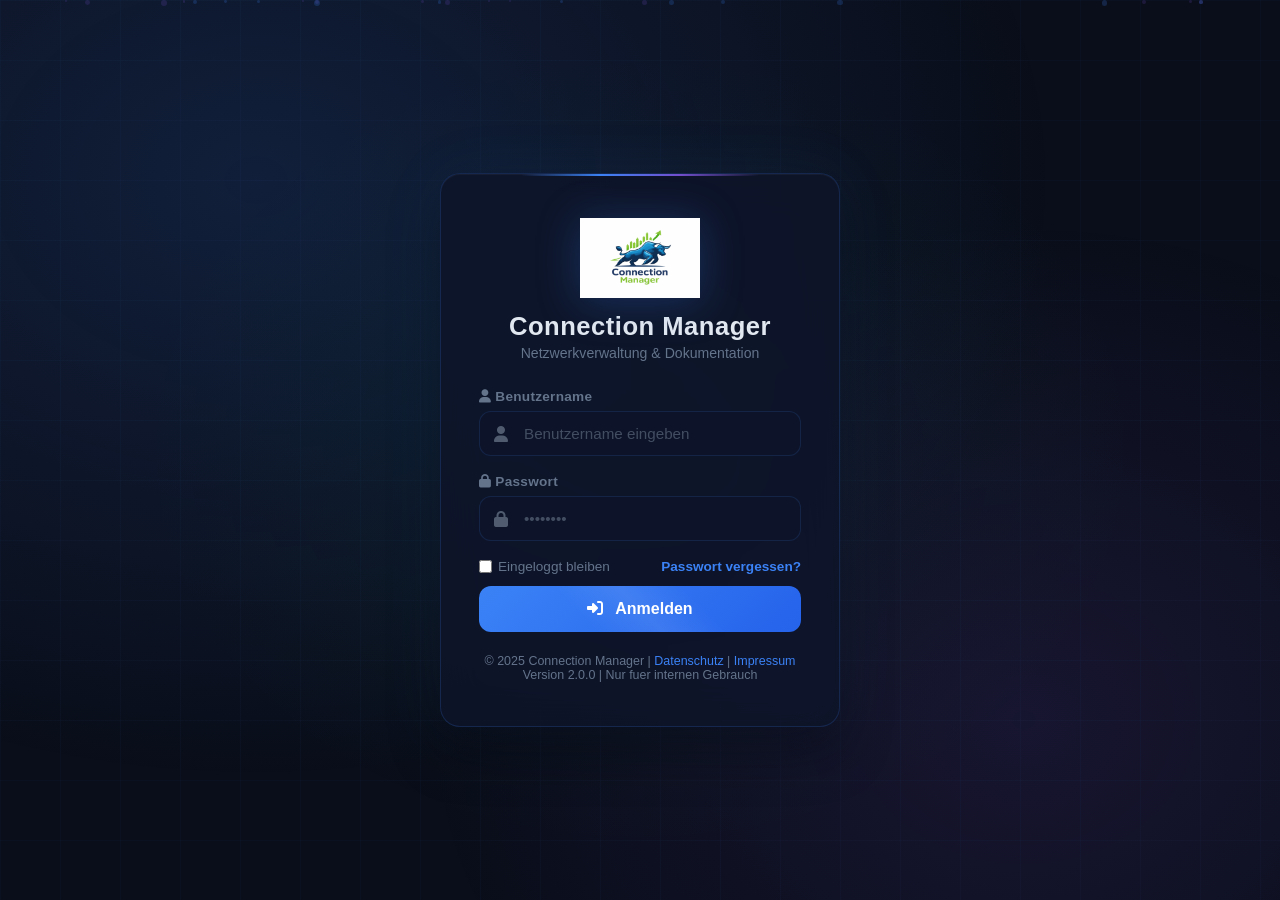
==== frontend/admin.html @ ad1f8038 "Update 20260419-160003" ====
<!doctype html>
<html lang="de">
<head>
  <meta charset="utf-8" />
  <meta name="viewport" content="width=device-width,initial-scale=1" />
  <title>Admin – Benutzerverwaltung</title>
  <link rel="icon" type="image/png" href="logo.png">
  <link href="https://cdn.jsdelivr.net/npm/bootstrap@5.3.2/dist/css/bootstrap.min.css" rel="stylesheet" />
  <link rel="stylesheet" href="https://cdnjs.cloudflare.com/ajax/libs/font-awesome/6.4.0/css/all.min.css" />
  <link rel="stylesheet" href="styles.css" />
  <style>
    /* ── Admin-specific styles ── */
    .admin-header { display:flex; align-items:center; justify-content:space-between; flex-wrap:wrap; gap:12px; }
    .admin-header h1 { font-size:1.35rem; margin:0; }
    .admin-header .subtitle { color:var(--muted,#64748b); font-size:0.85rem; margin-top:2px; }

    .stat-bar { display:flex; gap:16px; flex-wrap:wrap; margin-bottom:6px; }
    .stat-bar .stat-item { padding:4px 12px; border-radius:8px; background:rgba(59,130,246,.08); font-size:0.82rem; color:var(--text,#e2e8f0); }
    .stat-bar .stat-item strong { color:#3b82f6; }

    /* User table */
    .user-row { cursor:pointer; transition:background .15s; }
    .user-row:hover { background:rgba(59,130,246,.06) !important; }
    .user-row.selected { background:rgba(59,130,246,.12) !important; border-left:3px solid #3b82f6; }
    .badge-active { background:#16a34a; color:#fff; font-size:.72rem; padding:2px 8px; border-radius:6px; }
    .badge-inactive { background:#dc2626; color:#fff; font-size:.72rem; padding:2px 8px; border-radius:6px; }
    .badge-role { font-size:.72rem; padding:2px 8px; border-radius:6px; }
    .badge-role.admin { background:rgba(139,92,246,.2); color:#a78bfa; }
    .badge-role.techniker { background:rgba(59,130,246,.15); color:#60a5fa; }
    .badge-role.viewer { background:rgba(100,116,139,.15); color:#94a3b8; }

    /* Detail panel */
    .detail-panel { border:1px solid rgba(59,130,246,.12); border-radius:12px; padding:20px; background:rgba(15,23,42,.3); }
    .detail-panel .detail-row { display:flex; gap:8px; padding:6px 0; border-bottom:1px solid rgba(255,255,255,.04); align-items:center; }
    .detail-panel .detail-row:last-child { border-bottom:none; }
    .detail-panel .detail-label { min-width:160px; color:var(--muted,#64748b); font-size:.83rem; }
    .detail-panel .detail-value { font-size:.9rem; }

    .action-bar { display:flex; gap:8px; flex-wrap:wrap; margin-top:14px; }
    .action-bar .btn { font-size:.82rem; }

    /* Permissions list */
    .perm-list { display:flex; flex-wrap:wrap; gap:4px; }
    .perm-tag { display:inline-block; padding:2px 8px; border-radius:4px; font-size:.72rem; background:rgba(59,130,246,.1); color:#93c5fd; }

    /* Tabs */
    .admin-tabs { display:flex; gap:0; border-bottom:1px solid rgba(255,255,255,.08); margin-bottom:16px; }
    .admin-tabs .tab-btn { padding:8px 20px; background:none; border:none; color:var(--muted,#64748b); cursor:pointer; font-size:.88rem; border-bottom:2px solid transparent; transition:all .2s; }
    .admin-tabs .tab-btn:hover { color:var(--text,#e2e8f0); }
    .admin-tabs .tab-btn.active { color:#3b82f6; border-bottom-color:#3b82f6; }
    .tab-content { display:none; }
    .tab-content.active { display:block; }

    /* Audit log */
    .audit-details { max-width:350px; overflow:hidden; text-overflow:ellipsis; white-space:nowrap; cursor:pointer; }
    .audit-details:hover { white-space:normal; word-break:break-all; }

    /* Modal */
    .modal-overlay { position:fixed; inset:0; background:rgba(0,0,0,.6); backdrop-filter:blur(4px); z-index:1000; display:none; align-items:center; justify-content:center; }
    .modal-overlay.show { display:flex; }
    .modal-box { background:var(--bg-card,#0f1428); border:1px solid rgba(59,130,246,.2); border-radius:16px; padding:28px; width:100%; max-width:520px; max-height:90vh; overflow-y:auto; box-shadow:0 20px 60px rgba(0,0,0,.5); }
    .modal-box h2 { font-size:1.15rem; margin-bottom:16px; display:flex; align-items:center; gap:8px; }
    .modal-box .form-label { font-size:.82rem; color:var(--muted,#64748b); }
    .modal-box .form-control, .modal-box .form-select { font-size:.88rem; }
    .modal-footer { display:flex; justify-content:flex-end; gap:8px; margin-top:18px; padding-top:14px; border-top:1px solid rgba(255,255,255,.06); }

    /* Toast notification */
    .toast-container { position:fixed; top:20px; right:20px; z-index:2000; display:flex; flex-direction:column; gap:8px; }
    .toast-msg { padding:12px 20px; border-radius:10px; font-size:.88rem; animation:toastIn .3s ease; box-shadow:0 4px 20px rgba(0,0,0,.3); }
    .toast-msg.success { background:rgba(22,163,74,.15); border:1px solid rgba(22,163,74,.3); color:#4ade80; }
    .toast-msg.error { background:rgba(220,38,38,.15); border:1px solid rgba(220,38,38,.3); color:#f87171; }
    @keyframes toastIn { from { opacity:0; transform:translateX(30px); } to { opacity:1; transform:translateX(0); } }

    /* Password display box */
    .pw-display { background:rgba(59,130,246,.08); border:1px dashed rgba(59,130,246,.3); border-radius:8px; padding:12px 16px; margin-top:12px; font-family:monospace; font-size:.95rem; user-select:all; }

    /* ═══════════════════════════════════════════
       LIGHT MODE OVERRIDES
       ═══════════════════════════════════════════ */
    body.light-mode .stat-bar .stat-item { background: rgba(59,130,246,.06); color: #334155; }
    body.light-mode .detail-panel { background: #f8fafc; border-color: rgba(59,130,246,.12); }
    body.light-mode .detail-panel .detail-row { border-bottom-color: rgba(148,163,184,.12); }
    body.light-mode .detail-panel .detail-label { color: #64748b; }
    body.light-mode .perm-tag { background: rgba(59,130,246,.08); color: #2563eb; }
    body.light-mode .admin-tabs { border-bottom-color: rgba(148,163,184,.2); }
    body.light-mode .admin-tabs .tab-btn { color: #64748b; }
    body.light-mode .admin-tabs .tab-btn:hover { color: #334155; }
    body.light-mode .admin-tabs .tab-btn.active { color: #2563eb; border-bottom-color: #2563eb; }
    body.light-mode .modal-overlay { background: rgba(0,0,0,.3); }
    body.light-mode .modal-box { background: #ffffff; border-color: rgba(59,130,246,.15); box-shadow: 0 20px 60px rgba(0,0,0,.1); }
    body.light-mode .modal-footer { border-top-color: rgba(148,163,184,.15); }
    body.light-mode .toast-msg.success { background: #ecfdf5; border-color: rgba(22,163,74,.25); color: #16a34a; }
    body.light-mode .toast-msg.error { background: #fef2f2; border-color: rgba(220,38,38,.25); color: #dc2626; }
    body.light-mode .badge-role.admin { background: rgba(139,92,246,.1); color: #7c3aed; }
    body.light-mode .badge-role.techniker { background: rgba(59,130,246,.1); color: #2563eb; }
    body.light-mode .badge-role.viewer { background: rgba(100,116,139,.1); color: #475569; }
    body.light-mode .pw-display { background: rgba(59,130,246,.05); border-color: rgba(59,130,246,.2); color: #1e293b; }
  </style>
</head>
<body>
  <header class="topbar">
    <div class="topbar-inner">
      <div class="topbar-title">Admin</div>
    </div>
  </header>

  <main class="page-wrap">
    <div class="app-shell">
      <section class="main-content">

        <!-- Header -->
        <div class="card mb-3">
          <div class="admin-header">
            <div>
              <h1><i class="fas fa-shield-alt" style="color:#3b82f6;margin-right:6px;"></i>Admin – Benutzerverwaltung</h1>
              <div class="subtitle">Benutzer verwalten, Rollen zuweisen, Audit Logs einsehen.</div>
            </div>
            <div class="d-flex gap-2 align-items-center">
              <div class="small muted">Login: <span id="sidebarLoginAt">-</span></div>
              <a href="cross-connects.html" class="btn btn-sm"><i class="fas fa-arrow-left"></i> Zurueck</a>
              <a href="#" data-action="logout" class="btn btn-sm"><i class="fas fa-sign-out-alt"></i> Logout</a>
            </div>
          </div>
        </div>

        <!-- Stats bar -->
        <div class="stat-bar" id="statsBar">
          <div class="stat-item"><strong id="statTotal">0</strong> Benutzer</div>
          <div class="stat-item"><strong id="statActive">0</strong> aktiv</div>
          <div class="stat-item"><strong id="statInactive">0</strong> inaktiv</div>
          <div class="stat-item"><strong id="statAdmins">0</strong> Admins</div>
          <div class="stat-item"><strong id="statTechs">0</strong> Techniker</div>
          <div class="stat-item"><strong id="statViewers">0</strong> Viewer</div>
        </div>

        <!-- Tabs -->
        <div class="admin-tabs">
          <button class="tab-btn active" data-tab="users"><i class="fas fa-users"></i> Benutzer</button>
          <button class="tab-btn" data-tab="audit"><i class="fas fa-clipboard-list"></i> Audit Log</button>
        </div>

        <!-- TAB: Users -->
        <div class="tab-content active" id="tab-users">
          <div class="card mb-3">
            <div class="d-flex align-items-center justify-content-between mb-3">
              <h2 class="card-title" style="margin:0;font-size:1.05rem;"><i class="fas fa-users" style="margin-right:6px;color:#3b82f6;"></i>Benutzerliste</h2>
              <div class="d-flex gap-2">
                <button class="btn btn-sm" id="btnReloadUsers"><i class="fas fa-sync-alt"></i> Reload</button>
                <button class="btn btn-sm btn-primary" id="btnCreateUser"><i class="fas fa-user-plus"></i> Benutzer anlegen</button>
              </div>
            </div>
            <div class="table-responsive">
              <table class="table table-sm table-striped align-middle" id="usersTable">
                <thead>
                  <tr>
                    <th style="width:40px;">ID</th>
                    <th>Benutzername</th>
                    <th>Vollname</th>
                    <th>Rolle</th>
                    <th>Status</th>
                    <th>Letzte Anmeldung</th>
                    <th class="text-end" style="width:120px;">Aktion</th>
                  </tr>
                </thead>
                <tbody></tbody>
              </table>
            </div>
          </div>

          <!-- User Detail Panel -->
          <div class="card mb-3">
            <h2 class="card-title" style="font-size:1.05rem;"><i class="fas fa-user-cog" style="margin-right:6px;color:#3b82f6;"></i>Benutzer Detail</h2>
            <div id="userDetailEmpty" class="small muted" style="padding:12px 0;">
              <i class="fas fa-info-circle"></i> Waehle einen Benutzer aus der Liste um Details anzuzeigen.
            </div>
            <div id="userDetail" class="d-none">
              <div class="detail-panel">
                <div class="row">
                  <div class="col-lg-6">
                    <div class="detail-row"><span class="detail-label">ID</span><span class="detail-value" id="detailId">-</span></div>
                    <div class="detail-row"><span class="detail-label">Benutzername</span><span class="detail-value fw-semibold" id="detailUsername">-</span></div>
                    <div class="detail-row"><span class="detail-label">Vollname</span><span class="detail-value" id="detailFullName">-</span></div>
                    <div class="detail-row"><span class="detail-label">E-Mail</span><span class="detail-value" id="detailEmail">-</span></div>
                    <div class="detail-row"><span class="detail-label">Rolle</span><span class="detail-value" id="detailRole">-</span></div>
                    <div class="detail-row"><span class="detail-label">Status</span><span class="detail-value" id="detailStatus">-</span></div>
                  </div>
                  <div class="col-lg-6">
                    <div class="detail-row"><span class="detail-label">Erstellt am</span><span class="detail-value" id="detailCreatedAt">-</span></div>
                    <div class="detail-row"><span class="detail-label">Letzte Anmeldung</span><span class="detail-value" id="detailLastLogin">-</span></div>
                    <div class="detail-row"><span class="detail-label">Passwortwechsel erforderlich</span><span class="detail-value" id="detailForcePw">-</span></div>
                    <div class="detail-row">
                      <span class="detail-label">Berechtigungen</span>
                      <span class="detail-value">
                        <div class="perm-list" id="detailPermissions"></div>
                      </span>
                    </div>
                  </div>
                </div>

                <!-- Edit Form (inline) -->
                <hr style="border-color:rgba(255,255,255,.06);margin:16px 0;" />
                <h3 style="font-size:.95rem;margin-bottom:12px;"><i class="fas fa-edit" style="color:#3b82f6;margin-right:4px;"></i>Bearbeiten</h3>
                <div class="row g-3">
                  <div class="col-md-4">
                    <label class="form-label small">Vollname</label>
                    <input type="text" class="form-control form-control-sm" id="editFullName" />
                  </div>
                  <div class="col-md-4">
                    <label class="form-label small">E-Mail</label>
                    <input type="email" class="form-control form-control-sm" id="editEmail" />
                  </div>
                  <div class="col-md-2">
                    <label class="form-label small">Rolle</label>
                    <select class="form-select form-select-sm" id="editRole">
                      <option value="viewer">viewer</option>
                      <option value="techniker">techniker</option>
                      <option value="admin">admin</option>
                    </select>
                  </div>
                  <div class="col-md-2 d-flex align-items-end">
                    <button class="btn btn-primary btn-sm w-100" id="btnSaveUser"><i class="fas fa-save"></i> Speichern</button>
                  </div>
                </div>

                <!-- Action buttons -->
                <div class="action-bar">
                  <button class="btn btn-sm btn-outline-warning" id="btnResetPassword"><i class="fas fa-key"></i> Passwort zuruecksetzen</button>
                  <button class="btn btn-sm" id="btnToggleActive"><i class="fas fa-power-off"></i> <span id="toggleActiveText">Deaktivieren</span></button>
                  <button class="btn btn-sm btn-outline-info" id="btnShowUserAudit"><i class="fas fa-history"></i> Audit-Verlauf</button>
                  <button class="btn btn-sm btn-outline-danger" id="btnDeleteUser"><i class="fas fa-trash-alt"></i> Benutzer loeschen</button>
                </div>
              </div>
            </div>
          </div>
        </div>

        <!-- TAB: Audit Log -->
        <div class="tab-content" id="tab-audit">
          <div class="card">
            <div class="d-flex align-items-center justify-content-between mb-3">
              <h2 class="card-title" style="margin:0; font-size:1.05rem;"><i class="fas fa-clipboard-list" style="margin-right:6px;color:#3b82f6;"></i>Audit Log</h2>
              <button class="btn btn-sm" id="btnReloadAudit"><i class="fas fa-sync-alt"></i> Reload</button>
            </div>
            <div class="row g-2 align-items-end mb-3">
              <div class="col-md-2">
                <label class="form-label small">Actor</label>
                <input class="form-control form-control-sm" id="auditActor" placeholder="ID oder Name" />
              </div>
              <div class="col-md-2">
                <label class="form-label small">Target</label>
                <input class="form-control form-control-sm" id="auditTarget" placeholder="ID oder Name" />
              </div>
              <div class="col-md-2">
                <label class="form-label small">Action</label>
                <input class="form-control form-control-sm" id="auditAction" placeholder="z.B. login, role_change" />
              </div>
              <div class="col-md-2">
                <label class="form-label small">Von</label>
                <input type="date" class="form-control form-control-sm" id="auditFrom" />
              </div>
              <div class="col-md-2">
                <label class="form-label small">Bis</label>
                <input type="date" class="form-control form-control-sm" id="auditTo" />
              </div>
              <div class="col-md-2 d-flex gap-2">
                <button class="btn btn-primary btn-sm flex-grow-1" id="btnApplyAudit"><i class="fas fa-filter"></i> Filter</button>
                <button class="btn btn-sm" id="btnClearAudit" title="Filter zuruecksetzen"><i class="fas fa-times"></i></button>
              </div>
            </div>
            <div class="table-responsive">
              <table class="table table-sm table-striped align-middle" id="auditTable">
                <thead>
                  <tr>
                    <th style="width:150px;">Zeit</th>
                    <th>Actor</th>
                    <th>Action</th>
                    <th>Target</th>
                    <th>Typ</th>
                    <th>Details</th>
                  </tr>
                </thead>
                <tbody></tbody>
              </table>
            </div>
            <div class="d-flex justify-content-between align-items-center mt-2">
              <div class="small muted" id="auditCount">0 Eintraege</div>
            </div>
          </div>
        </div>

      </section>
    </div>
  </main>

  <!-- Create User Modal -->
  <div class="modal-overlay" id="createUserModal">
    <div class="modal-box">
      <h2><i class="fas fa-user-plus" style="color:#3b82f6;"></i> Neuen Benutzer anlegen</h2>
      <form id="createUserForm" autocomplete="off">
        <div class="row g-3">
          <div class="col-md-6">
            <label class="form-label">Benutzername *</label>
            <input type="text" class="form-control form-control-sm" id="newUsername" required autocomplete="off" />
          </div>
          <div class="col-md-6">
            <label class="form-label">Vollname</label>
            <input type="text" class="form-control form-control-sm" id="newFullName" autocomplete="off" />
          </div>
          <div class="col-md-6">
            <label class="form-label">E-Mail (optional)</label>
            <input type="email" class="form-control form-control-sm" id="newEmail" autocomplete="off" />
          </div>
          <div class="col-md-6">
            <label class="form-label">Rolle</label>
            <select class="form-select form-select-sm" id="newRole">
              <option value="viewer">viewer</option>
              <option value="techniker" selected>techniker</option>
              <option value="admin">admin</option>
            </select>
          </div>
          <div class="col-md-6">
            <label class="form-label">Temporaeres Passwort (leer = generiert)</label>
            <input type="text" class="form-control form-control-sm" id="newPassword" placeholder="wird automatisch generiert" autocomplete="new-password" />
          </div>
          <div class="col-md-6 d-flex align-items-end gap-3">
            <div class="form-check">
              <input class="form-check-input" type="checkbox" id="newForceChange" checked />
              <label class="form-check-label small" for="newForceChange">Passwortaenderung beim ersten Login erzwingen</label>
            </div>
          </div>
        </div>
        <div class="modal-footer">
          <button type="button" class="btn btn-sm" id="btnCancelCreate">Abbrechen</button>
          <button type="submit" class="btn btn-sm btn-primary"><i class="fas fa-user-plus"></i> Anlegen</button>
        </div>
      </form>
      <!-- Result area for temp password display -->
      <div id="createResult" class="d-none">
        <div class="mt-3" style="border-top:1px solid rgba(255,255,255,.06);padding-top:14px;">
          <div class="small fw-semibold" style="color:#4ade80;"><i class="fas fa-check-circle"></i> Benutzer wurde erstellt!</div>
          <div class="small muted mt-1">Bitte die Zugangsdaten an den Benutzer weitergeben:</div>
          <div class="pw-display">
            <div>Benutzername: <strong id="resultUsername">-</strong></div>
            <div>Passwort: <strong id="resultPassword">-</strong></div>
          </div>
          <div class="small muted mt-2"><i class="fas fa-info-circle"></i> Dieses Passwort wird nur einmal angezeigt.</div>
          <div class="d-flex justify-content-end mt-3">
            <button class="btn btn-sm btn-primary" id="btnCloseCreateResult">Schliessen</button>
          </div>
        </div>
      </div>
    </div>
  </div>

  <!-- Reset Password Modal -->
  <div class="modal-overlay" id="resetPwModal">
    <div class="modal-box" style="max-width:420px;">
      <h2><i class="fas fa-key" style="color:#f59e0b;"></i> Passwort zuruecksetzen</h2>
      <div class="small muted mb-3">Fuer Benutzer: <strong id="resetPwUser">-</strong></div>
      <form id="resetPwForm">
        <div class="mb-3">
          <label class="form-label">Neues Passwort (leer = generiert)</label>
          <input type="text" class="form-control form-control-sm" id="resetPwInput" placeholder="wird automatisch generiert" autocomplete="new-password" />
        </div>
        <div class="modal-footer">
          <button type="button" class="btn btn-sm" id="btnCancelReset">Abbrechen</button>
          <button type="submit" class="btn btn-sm btn-warning"><i class="fas fa-key"></i> Zuruecksetzen</button>
        </div>
      </form>
      <div id="resetResult" class="d-none">
        <div class="mt-3" style="border-top:1px solid rgba(255,255,255,.06);padding-top:14px;">
          <div class="small fw-semibold" style="color:#4ade80;"><i class="fas fa-check-circle"></i> Passwort wurde zurueckgesetzt!</div>
          <div class="pw-display">Neues Passwort: <strong id="resetResultPw">-</strong></div>
          <div class="small muted mt-2"><i class="fas fa-info-circle"></i> Der Benutzer muss beim naechsten Login sein Passwort aendern.</div>
          <div class="d-flex justify-content-end mt-3">
            <button class="btn btn-sm btn-primary" id="btnCloseResetResult">Schliessen</button>
          </div>
        </div>
      </div>
    </div>
  </div>

  <div class="dock-zone" aria-hidden="true"></div>

  <!-- Toast container -->
  <div class="toast-container" id="toastContainer"></div>

  <nav class="bottom-dock" aria-label="Hauptnavigation">
    <div class="dock-meta">
      <div class="dock-brand">Connection Manager</div>
      <div class="userbox dock-userbox" id="userBox"></div>
    </div>
    <a class="dock-item" href="dashboard.html" data-nav>Dashboard</a>
    <a class="dock-item" href="kw-planning.html" data-nav>KW Planung</a>
    <a class="dock-item" href="cross-connects.html" data-nav>Cross Connects</a>
    <a class="dock-item" href="troubleshooting.html" data-nav>Troubleshooting</a>
    <a class="dock-item" href="patchpanels.html" data-nav>Patchpanels</a>
    <a class="dock-item" href="historical-archive.html" data-nav>Leitungsarchiv</a>
    <a class="dock-item" href="migration-audit.html" data-nav>Migration Audit</a>
    <a class="dock-item" href="admin.html" data-nav data-admin-nav>Admin</a>
  </nav>

  <script src="config.js"></script>
  <script src="nav-auth.js"></script>
  <script src="admin.js"></script>
</body>
</html>
---- frontend/styles.css ----
@import url("https://fonts.googleapis.com/css2?family=Inter:wght@400;500;600;700;800&display=swap");

:root {
  --topbar-height: 0px;
  --dock-zone-height: 112px;
  --dock-separator-height: 10px;
  --bg: #0a0a0c;
  --card: rgba(17, 24, 39, 0.72);
  --card-hover: rgba(30, 41, 59, 0.78);
  --text: #e2e8f0;
  --heading: #f8fafc;
  --muted: #94a3b8;
  --border: rgba(148, 163, 184, 0.18);
  --primary: #3b82f6;
  --secondary: #6366f1;
  --success: #10b981;
  --danger: #ef4444;
  --warn: #f59e0b;
  --shadow: 0 20px 44px rgba(0, 0, 0, 0.35);
  --radius-lg: 20px;
  --radius-md: 16px;
  --radius-sm: 12px;
}

/* ── Light Mode ───────────────────────────────────────────── */
body.light-mode {
  --bg: #f4f6f9;
  --card: rgba(255, 255, 255, 0.92);
  --card-hover: rgba(255, 255, 255, 1);
  --text: #1e293b;
  --heading: #0f172a;
  --muted: #64748b;
  --border: rgba(148, 163, 184, 0.28);
  --shadow: 0 4px 24px rgba(0, 0, 0, 0.06);
  --surface-2: #f1f5f9;
  --surface-3: #f8fafc;
  --card-bg: #ffffff;
  --text-muted: #64748b;
  background: linear-gradient(160deg, #f4f6f9 0%, #eaecf1 60%, #e2e5eb 100%) !important;
  color: #1e293b;
}

/* ── Dock / Navigation ── */
body.light-mode .dock-zone {
  background: linear-gradient(180deg, #e8eaef, #dfe2e8);
  border-top: 2px solid rgba(148, 163, 184, 0.3);
  box-shadow: 0 -8px 24px rgba(0, 0, 0, 0.04);
}
body.light-mode .bottom-dock {
  background: rgba(255, 255, 255, 0.97);
  border-color: rgba(148, 163, 184, 0.3);
  box-shadow: 0 8px 32px rgba(0, 0, 0, 0.08);
}
body.light-mode .dock-brand { color: #0f172a; }
body.light-mode .dock-item {
  background: rgba(255, 255, 255, 0.6);
  color: #475569;
}
body.light-mode .dock-item:hover {
  color: #1e293b;
  background: rgba(59, 130, 246, 0.08);
  border-color: rgba(59, 130, 246, 0.3);
}
body.light-mode .dock-item.active {
  color: #1e40af;
  border-color: rgba(59, 130, 246, 0.5);
  background: rgba(59, 130, 246, 0.1);
}

/* ── Cards ── */
body.light-mode .card {
  background: rgba(255, 255, 255, 0.92);
  border-color: rgba(148, 163, 184, 0.22);
  box-shadow: 0 2px 12px rgba(0, 0, 0, 0.04);
  backdrop-filter: none;
}

/* ── Form Controls ── */
body.light-mode input,
body.light-mode select,
body.light-mode textarea {
  background: #ffffff;
  border-color: rgba(148, 163, 184, 0.35);
  color: #1e293b;
}
body.light-mode input::placeholder,
body.light-mode textarea::placeholder {
  color: #94a3b8;
}
body.light-mode input:focus,
body.light-mode select:focus,
body.light-mode textarea:focus {
  border-color: rgba(59, 130, 246, 0.6);
  box-shadow: 0 0 0 3px rgba(59, 130, 246, 0.12);
}

/* ── Buttons ── */
body.light-mode .btn,
body.light-mode button.btn {
  background: #ffffff;
  border-color: rgba(148, 163, 184, 0.3);
  color: #334155;
  box-shadow: 0 1px 3px rgba(0, 0, 0, 0.04);
}
body.light-mode .btn:hover,
body.light-mode button.btn:hover {
  background: #f1f5f9;
  border-color: rgba(148, 163, 184, 0.45);
}
body.light-mode .btn-primary {
  background: linear-gradient(135deg, #3b82f6, #2563eb);
  border-color: rgba(59, 130, 246, 0.65);
  color: #ffffff;
}
body.light-mode .btn-primary:hover {
  background: linear-gradient(135deg, #2563eb, #1d4ed8);
}

/* ── Tables ── */
body.light-mode .table {
  --bs-table-bg: transparent;
  --bs-table-color: #1e293b;
  --bs-table-border-color: rgba(148, 163, 184, 0.2);
  color: #1e293b;
}
body.light-mode .table td,
body.light-mode .table th,
body.light-mode .table-striped > tbody > tr:nth-of-type(odd) > * {
  color: #1e293b;
}
body.light-mode .table-striped > tbody > tr:nth-of-type(odd) > * {
  --bs-table-accent-bg: rgba(59, 130, 246, 0.03);
}
body.light-mode .table-list-table thead th,
body.light-mode .table thead th,
body.light-mode .table-responsive thead th {
  background: #f1f5f9;
  color: #475569;
  border-bottom-color: rgba(148, 163, 184, 0.2);
}
body.light-mode .table-list-table tbody td {
  background: rgba(255, 255, 255, 0.6);
  border-bottom-color: rgba(148, 163, 184, 0.12);
}
body.light-mode .table-scroll,
body.light-mode .table-responsive {
  background: rgba(255, 255, 255, 0.7);
  border-color: rgba(148, 163, 184, 0.22);
}

/* ── Tabs ── */
body.light-mode .nav-tabs .nav-link {
  color: #64748b;
}
body.light-mode .nav-tabs .nav-link.active {
  color: #1e293b;
  background: rgba(59, 130, 246, 0.08);
  border-color: rgba(59, 130, 246, 0.3);
}

/* ── Modals ── */
body.light-mode .modal-content {
  background: #ffffff;
  border-color: rgba(148, 163, 184, 0.25);
  color: #1e293b;
}
body.light-mode .modal-bg .modal-panel {
  background: #ffffff;
  border-color: rgba(148, 163, 184, 0.25);
}
body.light-mode .cc-modal-shell {
  background: #ffffff;
  border-color: rgba(148, 163, 184, 0.25);
}
body.light-mode .cc-modal-header {
  background: #f8fafc;
  border-bottom-color: rgba(148, 163, 184, 0.2);
}

/* ── Toasts ── */
body.light-mode .toast {
  background: rgba(255, 255, 255, 0.96);
  border-color: rgba(148, 163, 184, 0.2);
  color: #1e293b;
}

/* ── Links ── */
body.light-mode a { color: #334155; }
body.light-mode a:hover { color: #0f172a; }

/* ── Scrollbars (light mode) ── */
body.light-mode ::-webkit-scrollbar { width: 6px; height: 6px; }
body.light-mode ::-webkit-scrollbar-thumb { background: rgba(148, 163, 184, 0.35); border-radius: 4px; }
body.light-mode ::-webkit-scrollbar-thumb:hover { background: rgba(148, 163, 184, 0.55); }
body.light-mode ::-webkit-scrollbar-track { background: rgba(148, 163, 184, 0.08); }

/* ── UserBox ── */
body.light-mode .userbox .ub-name { color: #0f172a; }
body.light-mode .userbox .ub-role { color: #64748b; }
body.light-mode .userbox .ub-logout {
  background: #ffffff;
  border-color: rgba(148, 163, 184, 0.3);
  color: #334155;
}

/* ── Accordion ── */
body.light-mode .accordion-item {
  background: #ffffff;
  border-color: rgba(148, 163, 184, 0.2);
}
body.light-mode .accordion-body {
  border-top-color: rgba(148, 163, 184, 0.15);
}

/* ── List group ── */
body.light-mode .list-group-item {
  background: #ffffff;
  border-color: rgba(148, 163, 184, 0.2);
  color: #475569;
}
body.light-mode .list-group-item.active,
body.light-mode .list-group-item:hover {
  background: rgba(59, 130, 246, 0.06);
  border-color: rgba(59, 130, 246, 0.25);
  color: #1e40af;
}

/* ── Stat cards ── */
body.light-mode .stat-card {
  background: #ffffff;
  border-color: rgba(148, 163, 184, 0.2);
}

/* ── Empty state ── */
body.light-mode .empty-state {
  border-color: rgba(148, 163, 184, 0.3);
  color: #64748b;
}

/* ── Patchpanel Explorer ── */
body.light-mode .pp-card {
  background: #ffffff;
  border-color: rgba(148, 163, 184, 0.2);
}
body.light-mode .pp-detail-slot {
  background: #ffffff;
  border-color: rgba(148, 163, 184, 0.2);
}
body.light-mode .pp-explorer-sidebar { color: #334155; }
body.light-mode .pp-acc-head { color: #475569; }
body.light-mode .pp-acc-head.active { color: #2563eb; background: rgba(59, 130, 246, 0.06); }
body.light-mode .pp-loc-item { color: #334155; }
body.light-mode .pp-loc-item.active { color: #2563eb; background: rgba(59, 130, 246, 0.08); }
body.light-mode .pp-port-popup {
  background: #ffffff;
  border-color: rgba(148, 163, 184, 0.25);
  box-shadow: 0 8px 28px rgba(0, 0, 0, 0.1);
}
body.light-mode .pp-cass-mini-card {
  background: #f8fafc;
  border-color: rgba(148, 163, 184, 0.2);
}

/* ── Cross-Connect modal ── */
body.light-mode .cc-side-card {
  background: #f8fafc;
  border-color: rgba(148, 163, 184, 0.2);
}

/* ── Cassette ── */
body.light-mode .cassette-card {
  background: #f8fafc;
  border-color: rgba(148, 163, 184, 0.2);
}

/* Theme toggle button in dock */
.theme-toggle-btn {
  border: 1px solid var(--border);
  background: rgba(148, 163, 184, 0.1);
  color: var(--muted);
  border-radius: 10px;
  width: 36px; height: 36px;
  display: flex; align-items: center; justify-content: center;
  cursor: pointer;
  font-size: 1.1rem;
  transition: background 0.2s, border-color 0.2s, color 0.2s;
  flex-shrink: 0;
}
.theme-toggle-btn:hover {
  background: rgba(59, 130, 246, 0.15);
  border-color: rgba(59, 130, 246, 0.35);
  color: var(--text);
}

* {
  box-sizing: border-box;
}

html,
body {
  height: 100%;
  width: 100%;
}

body {
  margin: 0;
  min-height: 100%;
  display: flex;
  flex-direction: column;
  color: var(--text);
  background:
    radial-gradient(960px 460px at 8% -24%, rgba(59, 130, 246, 0.2), transparent 60%),
    radial-gradient(900px 500px at 110% 12%, rgba(99, 102, 241, 0.16), transparent 58%),
    linear-gradient(160deg, #08080a 0%, #0b0b0e 60%, #0f1118 100%);
  font-family: "Inter", "Segoe UI", Tahoma, sans-serif;
  line-height: 1.45;
  overflow: hidden;
}

body,
.card,
.topbar,
.row,
.table {
  color: var(--text);
}

h1,
h2,
h3 {
  color: var(--heading);
}

a {
  color: var(--text);
  text-decoration: none;
}

a:hover {
  color: #ffffff;
}

.topbar {
  display: none !important;
}

.topbar-inner {
  width: 100%;
  max-width: none !important;
  margin: 0 !important;
  height: var(--topbar-height);
  padding: 0 24px;
  display: flex;
  align-items: center;
  justify-content: center;
  gap: 10px;
}

.topbar-title {
  font-size: 1.05rem;
  font-weight: 800;
  letter-spacing: 0.3px;
  text-align: center;
}

.topbar-links {
  margin-left: auto;
  display: flex;
  align-items: center;
  gap: 8px;
  flex-wrap: wrap;
}

.topbar-links a {
  padding: 8px 12px;
  border-radius: 10px;
  border: 1px solid transparent;
  color: var(--muted);
  font-size: 0.9rem;
  transition: all 0.2s ease;
}

.topbar-links a.active,
.topbar-links a:hover {
  color: var(--text);
  border-color: var(--border);
  background: rgba(30, 41, 59, 0.35);
}

.page-wrap {
  flex: 1;
  min-height: 0;
  width: 100% !important;
  max-width: none !important;
  margin: 0 !important;
  padding: 0 !important;
  overflow: hidden;
}

.app-shell {
  min-height: 100%;
  width: 100%;
  max-width: none !important;
  display: grid;
  grid-template-rows: 1fr;
}

.main-content,
.main {
  height: calc(100vh - var(--topbar-height) - var(--dock-zone-height) - var(--dock-separator-height));
  width: 100%;
  max-width: none !important;
  margin: 0 !important;
  min-height: 0;
  overflow: hidden;
  overscroll-behavior: none;
  padding: 10px 24px 12px;
}

/* Migration-Audit: allow vertical scrolling */
.migration-audit-page .main-content {
  overflow-y: auto;
}
.migration-audit-page .main-content::-webkit-scrollbar { width: 6px; }
.migration-audit-page .main-content::-webkit-scrollbar-thumb { background: #555; border-radius: 4px; }
.migration-audit-page .main-content::-webkit-scrollbar-thumb:hover { background: #777; }
.migration-audit-page .main-content::-webkit-scrollbar-track { background: rgba(255,255,255,.05); border-radius: 4px; }

/* KW-Planning: allow vertical scrolling */
.kw-planning-page .main-content {
  overflow-y: auto;
}
.kw-planning-page .main-content::-webkit-scrollbar { width: 6px; }
.kw-planning-page .main-content::-webkit-scrollbar-thumb { background: #555; border-radius: 4px; }
.kw-planning-page .main-content::-webkit-scrollbar-thumb:hover { background: #777; }
.kw-planning-page .main-content::-webkit-scrollbar-track { background: rgba(255,255,255,.05); border-radius: 4px; }

/* Historical-Archive: allow vertical scrolling */
.historical-archive-page .main-content {
  overflow-y: auto;
}
.historical-archive-page .main-content::-webkit-scrollbar { width: 6px; }
.historical-archive-page .main-content::-webkit-scrollbar-thumb { background: #555; border-radius: 4px; }
.historical-archive-page .main-content::-webkit-scrollbar-thumb:hover { background: #777; }
.historical-archive-page .main-content::-webkit-scrollbar-track { background: rgba(255,255,255,.05); border-radius: 4px; }

.container,
.container-sm,
.container-md,
.container-lg,
.container-xl,
.container-xxl,
.content,
.wrapper,
.page {
  max-width: none !important;
  width: 100% !important;
  margin: 0 !important;
}

.card {
  background: var(--card);
  border: 1px solid var(--border);
  border-radius: var(--radius-lg);
  box-shadow: var(--shadow);
  backdrop-filter: blur(14px);
  padding: 18px;
}

.card + .card {
  margin-top: 14px;
}

.card-title {
  margin: 0 0 8px;
  font-size: 1.2rem;
  font-weight: 700;
}

.card-subtitle,
.muted {
  color: var(--muted);
}

.small {
  font-size: 0.85rem;
}

.mono {
  font-family: ui-monospace, SFMono-Regular, Menlo, Monaco, Consolas, "Liberation Mono", "Courier New", monospace;
}

.top-toolbar {
  display: flex;
  align-items: center;
  gap: 12px;
  flex-wrap: wrap;
}

.top-toolbar .grow {
  flex: 1 1 280px;
}

.input,
.select,
.textarea,
input,
select,
textarea {
  width: 100%;
  color: var(--text);
  background: rgba(2, 6, 23, 0.6);
  border: 1px solid var(--border);
  border-radius: 14px;
  padding: 11px 12px;
  font-size: 0.94rem;
  outline: none;
  transition: border-color 0.2s ease, box-shadow 0.2s ease, background 0.2s ease;
}

.input::placeholder,
textarea::placeholder,
input::placeholder {
  color: var(--muted);
}

.input:focus,
.select:focus,
.textarea:focus,
input:focus,
select:focus,
textarea:focus {
  border-color: rgba(59, 130, 246, 0.78);
  box-shadow: 0 0 0 3px rgba(59, 130, 246, 0.22);
}

.btn,
button.btn {
  border: 1px solid var(--border);
  background: rgba(30, 41, 59, 0.5);
  color: var(--text);
  border-radius: 14px;
  padding: 10px 14px;
  font-weight: 600;
  cursor: pointer;
  transition: transform 0.15s ease, background 0.2s ease, border-color 0.2s ease;
}

.btn:hover,
button.btn:hover {
  transform: translateY(-1px);
  background: var(--card-hover);
  border-color: rgba(148, 163, 184, 0.36);
}

.btn:disabled,
button.btn:disabled {
  opacity: 0.55;
  cursor: not-allowed;
  transform: none;
}

.btn-primary {
  background: linear-gradient(135deg, var(--primary), #2563eb);
  border-color: rgba(59, 130, 246, 0.65);
  color: #ffffff;
}

.btn-primary:hover {
  background: linear-gradient(135deg, #2563eb, #1d4ed8);
}

.btn-secondary {
  background: linear-gradient(135deg, var(--secondary), #4f46e5);
  border-color: rgba(99, 102, 241, 0.65);
  color: #ffffff;
}

.btn-secondary:hover {
  background: linear-gradient(135deg, #4f46e5, #4338ca);
}

.btn-success {
  background: linear-gradient(135deg, var(--success), #059669);
  border-color: rgba(16, 185, 129, 0.55);
  color: #ffffff;
}

.btn-danger {
  background: linear-gradient(135deg, var(--danger), #dc2626);
  border-color: rgba(239, 68, 68, 0.55);
  color: #ffffff;
}

.badge {
  display: inline-flex;
  align-items: center;
  border-radius: 999px;
  padding: 4px 10px;
  font-size: 0.74rem;
  line-height: 1.1;
  font-weight: 700;
  border: 1px solid transparent;
  text-transform: lowercase;
}

.badge-success {
  background: rgba(16, 185, 129, 0.2);
  color: #6ee7b7;
  border-color: rgba(16, 185, 129, 0.4);
}

.badge-warning {
  background: rgba(245, 158, 11, 0.2);
  color: #fcd34d;
  border-color: rgba(245, 158, 11, 0.36);
}

.badge-danger {
  background: rgba(239, 68, 68, 0.2);
  color: #fca5a5;
  border-color: rgba(239, 68, 68, 0.36);
}

.badge-neutral {
  background: rgba(148, 163, 184, 0.14);
  color: #cbd5e1;
  border-color: rgba(148, 163, 184, 0.3);
}

.align-right {
  text-align: right;
}

.table-scroll {
  border: 1px solid var(--border);
  border-radius: 14px;
  background: rgba(12, 12, 17, 0.45);
  overflow: auto;
  width: 100%;
  max-width: none;
  max-height: calc(100vh - var(--topbar-height) - var(--dock-zone-height) - 180px);
}

.table-list-table,
.table-list {
  width: 100%;
  border-collapse: separate;
  border-spacing: 0;
}

.table-list-table thead th,
.table thead th,
.table-responsive thead th {
  position: sticky;
  top: 0;
  z-index: 5;
  background: rgba(15, 23, 42, 0.95);
  color: #cbd5e1;
  border-bottom: 1px solid var(--border);
  padding: 12px;
  text-align: left;
  font-size: 0.78rem;
  text-transform: uppercase;
  letter-spacing: 0.4px;
}

.table-list-table tbody td {
  border-bottom: 1px solid rgba(148, 163, 184, 0.14);
  padding: 12px;
  vertical-align: top;
  background: rgba(15, 23, 42, 0.28);
}

.table-list-table tbody tr:hover td {
  background: rgba(30, 41, 59, 0.35);
}

.row-actions {
  display: inline-flex;
  align-items: center;
  gap: 8px;
  justify-content: flex-end;
}

.table-list-rows {
  display: grid;
  gap: 10px;
}

.table-list-rows .row {
  display: grid;
  grid-template-columns: 140px 150px 1fr 1fr 140px 170px;
  gap: 12px;
  align-items: center;
  border: 1px solid var(--border);
  border-radius: 14px;
  background: rgba(12, 12, 18, 0.55);
  padding: 12px;
}

.table-list-rows .row.header {
  background: rgba(30, 41, 59, 0.35);
  color: #cbd5e1;
  font-size: 0.8rem;
  text-transform: uppercase;
  letter-spacing: 0.4px;
}

@media (max-width: 1300px) {
  .table-list-rows .row {
    grid-template-columns: 1fr;
    align-items: start;
  }

  .table-list-rows .row.header {
    display: none;
  }

  .row-actions {
    justify-content: flex-start;
  }

  .table-scroll { max-height: none; }
}

.skeleton-row td {
  padding: 12px;
}

.skeleton-line {
  width: 100%;
  height: 36px;
  border-radius: 10px;
  position: relative;
  overflow: hidden;
  background: rgba(148, 163, 184, 0.12);
}

.skeleton-line::after {
  content: "";
  position: absolute;
  inset: 0;
  transform: translateX(-100%);
  background: linear-gradient(90deg, transparent, rgba(148, 163, 184, 0.2), transparent);
  animation: shimmer 1.2s infinite;
}

@keyframes shimmer {
  100% {
    transform: translateX(100%);
  }
}

.accordion {
  display: grid;
  gap: 12px;
}

.accordion-item {
  border: 1px solid var(--border);
  border-radius: var(--radius-md);
  background: rgba(17, 17, 24, 0.72);
  overflow: hidden;
}

.accordion-header {
  width: 100%;
  border: 0;
  background: transparent;
  color: var(--text);
  padding: 14px 16px;
  text-align: left;
  display: flex;
  justify-content: space-between;
  align-items: center;
  font-weight: 700;
  cursor: pointer;
}

.accordion-body {
  padding: 0 16px 16px;
  border-top: 1px solid var(--border);
}

.accordion-item[data-open="false"] .accordion-body {
  display: none;
}

.form-grid {
  display: grid;
  grid-template-columns: repeat(2, minmax(0, 1fr));
  gap: 12px;
}

.field label {
  display: block;
  margin-bottom: 6px;
}

.form-grid .span-2 {
  grid-column: 1 / -1;
}

@media (max-width: 920px) {
  .form-grid {
    grid-template-columns: 1fr;
  }

  .form-grid .span-2 {
    grid-column: auto;
  }
}

.cc-modal-backdrop {
  position: fixed;
  inset: 0;
  background: rgba(0, 0, 0, 0.75);
  z-index: 120;
  overflow: auto;
  padding: 24px;
  display: flex;
  align-items: flex-start;
  justify-content: center;
  padding-top: 60px;
}

.cc-modal-shell {
  max-width: 1160px;
  margin: 0 auto;
  max-height: calc(100vh - 48px);
  overflow: auto;
  padding: 0;
  background: var(--surface-2, #1e293b);
  border: 1px solid var(--border);
  border-radius: 16px;
  box-shadow: 0 12px 48px rgba(0, 0, 0, 0.6);
}

.cc-modal-header {
  position: sticky;
  top: 0;
  z-index: 2;
  display: flex;
  align-items: center;
  justify-content: space-between;
  gap: 12px;
  padding: 16px 18px;
  border-bottom: 1px solid var(--border);
  background: rgba(10, 12, 20, 0.94);
  backdrop-filter: blur(14px);
}

.cc-modal-actions {
  display: flex;
  align-items: center;
  gap: 8px;
  flex-wrap: wrap;
}

.cc-modal-body {
  padding: 16px 18px 18px;
  display: grid;
  gap: 14px;
}

.cc-section {
  display: grid;
  gap: 10px;
}

.cc-section-title {
  font-size: 0.8rem;
  letter-spacing: 0.08em;
  text-transform: uppercase;
  color: var(--muted);
  font-weight: 700;
}

.cc-general-grid {
  display: grid;
  grid-template-columns: repeat(2, minmax(0, 1fr));
  gap: 10px;
}

.cc-sides-grid {
  display: grid;
  grid-template-columns: repeat(2, minmax(0, 1fr));
  gap: 10px;
}

.cc-side-card {
  border: 1px solid var(--border);
  border-radius: 14px;
  background: rgba(15, 23, 42, 0.38);
  padding: 12px;
  display: grid;
  gap: 10px;
}

.cc-card-title {
  font-weight: 700;
  font-size: 0.96rem;
}

.cc-side-grid {
  display: grid;
  grid-template-columns: repeat(2, minmax(0, 1fr));
  gap: 10px;
}

.cc-field {
  display: grid;
  gap: 6px;
}

.cc-label {
  font-size: 0.76rem;
  color: var(--muted);
  letter-spacing: 0.02em;
  text-transform: uppercase;
  font-weight: 700;
}

.cc-inline-field {
  display: flex;
  align-items: center;
  gap: 8px;
}

.cc-inline-field .select {
  flex: 1 1 auto;
}

.cc-meta-row {
  display: flex;
  align-items: center;
  justify-content: space-between;
  gap: 8px;
}

.cc-error {
  min-height: 1.05em;
  font-size: 0.76rem;
  color: #fca5a5;
}

.cc-map-row {
  display: grid;
  grid-template-columns: 90px minmax(0, 1fr);
  gap: 10px;
  align-items: start;
}

.cc-map-label {
  font-size: 0.8rem;
  color: var(--muted);
  text-transform: uppercase;
  letter-spacing: 0.08em;
  padding-top: 8px;
  font-weight: 700;
}

.cc-map-fields {
  display: grid;
  grid-template-columns: repeat(2, minmax(0, 1fr));
  gap: 10px;
}

.cc-map-footer {
  display: flex;
  align-items: center;
  justify-content: space-between;
  gap: 10px;
  flex-wrap: wrap;
}

.cc-checkbox {
  display: inline-flex;
  align-items: center;
  gap: 8px;
  font-size: 0.82rem;
}

.cc-cell {
  display: grid;
  gap: 2px;
}

.cc-cell-line {
  color: var(--text);
  font-size: 0.85rem;
  font-weight: 600;
}

.cc-cell-sub {
  color: var(--muted);
  font-size: 0.77rem;
}

.badge-free {
  background: rgba(16, 185, 129, 0.2);
  color: #6ee7b7;
  border-color: rgba(16, 185, 129, 0.42);
}

.badge-occupied {
  background: rgba(245, 158, 11, 0.2);
  color: #fcd34d;
  border-color: rgba(245, 158, 11, 0.42);
}

.badge-unavailable {
  background: rgba(239, 68, 68, 0.2);
  color: #fca5a5;
  border-color: rgba(239, 68, 68, 0.42);
}

@media (max-width: 1060px) {
  .cc-general-grid,
  .cc-sides-grid,
  .cc-side-grid,
  .cc-map-fields {
    grid-template-columns: 1fr;
  }
}

@media (max-width: 860px) {
  .cc-modal-backdrop {
    padding: 12px;
  }

  .cc-modal-shell {
    max-height: calc(100vh - 24px);
  }

  .cc-modal-header {
    flex-direction: column;
    align-items: stretch;
  }

  .cc-modal-actions {
    justify-content: flex-end;
  }

  .cc-map-row {
    grid-template-columns: 1fr;
    gap: 6px;
  }

  .cc-map-label {
    padding-top: 0;
  }
}

.toast-wrap {
  position: fixed;
  right: 16px;
  top: calc(var(--topbar-height) + 10px);
  z-index: 200;
  display: grid;
  gap: 8px;
  max-width: 360px;
}

.toast {
  background: rgba(14, 14, 20, 0.92);
  border: 1px solid var(--border);
  border-left: 4px solid #64748b;
  border-radius: 12px;
  padding: 10px 12px;
  color: var(--text);
  font-size: 0.88rem;
}

.toast.success {
  border-left-color: var(--success);
}

.toast.error {
  border-left-color: var(--danger);
}

.toast.info {
  border-left-color: var(--primary);
}

.spinner {
  width: 18px;
  height: 18px;
  border: 2px solid rgba(148, 163, 184, 0.35);
  border-top-color: var(--primary);
  border-radius: 50%;
  animation: spin 0.7s linear infinite;
}

@keyframes spin {
  from {
    transform: rotate(0deg);
  }
  to {
    transform: rotate(360deg);
  }
}

.stat-grid {
  display: grid;
  grid-template-columns: repeat(3, minmax(0, 1fr));
  gap: 10px;
}

@media (max-width: 920px) {
  .stat-grid {
    grid-template-columns: 1fr;
  }
}

.stat-card {
  background: rgba(15, 23, 42, 0.38);
  border: 1px solid var(--border);
  border-radius: 14px;
  padding: 12px;
}

.stat-card .value {
  font-size: 1.25rem;
  font-weight: 800;
}

.empty-state {
  margin-top: 10px;
  padding: 24px;
  border: 1px dashed var(--border);
  border-radius: 14px;
  color: var(--muted);
  text-align: center;
}

.list-group {
  display: grid;
  gap: 8px;
}

.list-group-item {
  border-radius: 12px;
  border: 1px solid var(--border);
  background: rgba(13, 13, 18, 0.55);
  color: var(--muted);
  padding: 10px 12px;
}

.list-group-item.active,
.list-group-item:hover {
  background: rgba(59, 130, 246, 0.2);
  border-color: rgba(59, 130, 246, 0.45);
  color: #dbeafe;
}

.userbox {
  display: flex;
  align-items: center;
  gap: 10px;
  margin-left: 8px;
  color: var(--text);
}

.userbox .ub-name {
  font-weight: 700;
}

.userbox .ub-role {
  font-size: 0.78rem;
  color: var(--muted);
}

.userbox .ub-logout {
  background: transparent;
  border: 1px solid var(--border);
  color: var(--text);
  border-radius: 10px;
  padding: 7px 10px;
  cursor: pointer;
}

.dock-zone {
  position: fixed;
  left: 0;
  right: 0;
  bottom: 0;
  height: calc(var(--dock-zone-height) + var(--dock-separator-height));
  z-index: 900;
  pointer-events: none;
  background: #111827;
  backdrop-filter: none;
  border-top: 2px solid rgba(148, 163, 184, 0.24);
  box-shadow:
    0 -18px 36px rgba(0, 0, 0, 0.55),
    inset 0 1px 0 rgba(226, 232, 240, 0.06);
}

.bottom-dock {
  position: fixed;
  left: 50%;
  bottom: 20px;
  transform: translateX(-50%);
  z-index: 950;
  display: flex;
  align-items: center;
  gap: 10px;
  padding: 10px 12px;
  border-radius: 20px;
  border: 1px solid var(--border);
  background: rgba(17, 24, 39, 0.98);
  backdrop-filter: none;
  box-shadow: 0 16px 40px rgba(0, 0, 0, 0.4);
  max-width: calc(100vw - 24px);
  overflow-x: auto;
}

.dock-meta {
  display: inline-flex;
  align-items: center;
  gap: 10px;
  padding-right: 10px;
  margin-right: 2px;
  border-right: 1px solid rgba(148, 163, 184, 0.18);
  flex: 0 0 auto;
}

.dock-brand {
  font-size: 0.96rem;
  font-weight: 800;
  color: var(--text);
  white-space: nowrap;
  padding: 0 4px;
}

.dock-userbox {
  margin-left: 0;
  flex: 0 0 auto;
}

.dock-item {
  border: 1px solid transparent;
  background: rgba(15, 23, 42, 0.4);
  color: var(--muted);
  border-radius: 14px;
  padding: 9px 14px;
  font-size: 0.84rem;
  font-weight: 700;
  white-space: nowrap;
  text-decoration: none;
  cursor: pointer;
}

.dock-item:hover {
  color: var(--text);
  border-color: rgba(59, 130, 246, 0.35);
}

.dock-item.active {
  color: #dbeafe;
  border-color: rgba(59, 130, 246, 0.55);
  background: rgba(59, 130, 246, 0.24);
}

.table {
  --bs-table-bg: transparent;
  --bs-table-color: var(--text);
  --bs-table-border-color: rgba(148, 163, 184, 0.2);
  color: var(--text);
}

.table td,
.table th,
.table-striped > tbody > tr:nth-of-type(odd) > * {
  color: var(--text);
}

.table-striped > tbody > tr:nth-of-type(odd) > * {
  --bs-table-accent-bg: rgba(148, 163, 184, 0.05);
}

.table-responsive {
  border: 1px solid var(--border);
  border-radius: 14px;
  background: rgba(12, 12, 17, 0.45);
  overflow: auto;
  width: 100%;
  max-width: none !important;
  max-height: calc(100vh - var(--topbar-height) - var(--dock-zone-height) - 170px);
}

.modal-content {
  background: rgba(20, 24, 34, 0.94);
  border: 1px solid var(--border);
  color: var(--text);
}

.nav-tabs .nav-link {
  color: var(--muted);
  border-color: transparent;
}

.nav-tabs .nav-link.active {
  color: var(--text);
  background: rgba(59, 130, 246, 0.2);
  border-color: rgba(59, 130, 246, 0.45);
}

.alert {
  border-radius: 12px;
}

.dashboard-grid {
  display: grid;
  grid-template-columns: repeat(3, minmax(0, 1fr));
  gap: 12px;
}

@media (max-width: 1080px) {
  .dashboard-grid {
    grid-template-columns: repeat(2, minmax(0, 1fr));
  }
}

@media (max-width: 720px) {
  .dashboard-grid {
    grid-template-columns: 1fr;
  }
}

.dashboard-card {
  display: block;
  border: 1px solid var(--border);
  border-radius: 16px;
  padding: 14px;
  background: rgba(15, 23, 42, 0.35);
  transition: transform 0.15s ease, border-color 0.2s ease, background 0.2s ease;
}

.dashboard-card:hover {
  transform: translateY(-2px);
  border-color: rgba(59, 130, 246, 0.45);
  background: rgba(30, 41, 59, 0.42);
}

.dashboard-value {
  font-size: 1.9rem;
  font-weight: 800;
  line-height: 1.1;
  margin: 6px 0 8px;
}

/* ── Patchpanel Explorer ────────────────────────────────────── */
.pp-explorer-header { padding: 16px 20px; }
.pp-header-row {
  display: flex;
  align-items: flex-start;
  justify-content: space-between;
  gap: 16px;
  flex-wrap: wrap;
}
.pp-header-actions {
  display: flex;
  align-items: center;
  gap: 10px;
  flex-wrap: wrap;
}
.pp-search-input { width: 300px; min-width: 180px; }

.pp-explorer-grid {
  display: grid;
  grid-template-columns: 230px minmax(0, 1fr) minmax(420px, 480px);
  gap: 14px;
  min-height: 0;
}
/* compare mode: give detail zone enough room for two compact panels */
.pp-explorer-grid:has(.pp-compare-mode) {
  grid-template-columns: 230px minmax(0,1fr) auto;
}
@media (max-width: 1400px) {
  .pp-explorer-grid {
    grid-template-columns: 220px minmax(0, 1fr);
  }
  .pp-detail-zone { grid-column: 1 / -1; }
}
@media (max-width: 900px) {
  .pp-explorer-grid { grid-template-columns: 1fr; }
}

/* ── Sidebar (Accordion) ──────────────────────────────────── */
.pp-explorer-sidebar {
  padding: 10px;
  overflow-y: auto;
  max-height: calc(100vh - var(--topbar-height) - var(--dock-zone-height) - 180px);
}

/* accordion section */
.pp-acc-section { margin-bottom: 2px; }
.pp-acc-head {
  display: flex;
  align-items: center;
  gap: 6px;
  padding: 8px 10px;
  border-radius: 8px;
  cursor: pointer;
  font-size: 0.82rem;
  font-weight: 700;
  color: var(--muted);
  text-transform: uppercase;
  letter-spacing: 0.04em;
  user-select: none;
  transition: background 0.15s;
}
.pp-acc-head:hover { background: rgba(59, 130, 246, 0.06); }
.pp-acc-head.active { background: rgba(59, 130, 246, 0.12); color: #60a5fa; }
.pp-acc-arrow {
  display: inline-block;
  font-size: 0.6rem;
  transition: transform 0.2s;
}
.pp-acc-arrow.open { transform: rotate(90deg); }
.pp-acc-label { flex: 1; }
.pp-acc-body {
  display: flex;
  flex-direction: column;
  gap: 1px;
  padding-left: 6px;
  margin-bottom: 4px;
}

.pp-loc-item {
  display: flex;
  justify-content: space-between;
  align-items: center;
  padding: 6px 10px;
  border-radius: 8px;
  cursor: pointer;
  font-size: 0.82rem;
  color: var(--text);
  transition: background 0.15s;
}
.pp-loc-item:hover { background: rgba(59, 130, 246, 0.08); }
.pp-loc-item.active {
  background: rgba(59, 130, 246, 0.18);
  color: #60a5fa;
  font-weight: 600;
}
.pp-loc-name {
  overflow: hidden;
  text-overflow: ellipsis;
  white-space: nowrap;
  flex: 1;
  min-width: 0;
}
.pp-loc-count {
  font-size: 0.76rem;
  color: var(--muted);
  background: rgba(148, 163, 184, 0.12);
  padding: 1px 8px;
  border-radius: 10px;
  font-weight: 600;
}
.pp-loc-item.active .pp-loc-count {
  color: #60a5fa;
  background: rgba(59, 130, 246, 0.14);
}

/* ── Cards panel (middle) ─────────────────────────────────── */
.pp-explorer-cards {
  display: flex;
  flex-direction: column;
  gap: 10px;
  min-height: 0;
}
.pp-cards-header {
  display: flex;
  align-items: baseline;
  gap: 10px;
  padding: 0 2px;
}
.pp-cards-title { font-weight: 700; font-size: 1.05rem; }
.pp-cards-grid {
  display: grid;
  grid-template-columns: repeat(auto-fill, minmax(230px, 1fr));
  gap: 10px;
  overflow-y: auto;
  max-height: calc(100vh - var(--topbar-height) - var(--dock-zone-height) - 210px);
  padding-right: 4px;
}
.pp-card {
  background: var(--card-bg, rgba(15, 23, 42, 0.55));
  border: 1px solid var(--border);
  border-radius: 12px;
  padding: 14px;
  cursor: pointer;
  transition: border-color 0.15s, box-shadow 0.15s;
}
.pp-card:hover {
  border-color: rgba(59, 130, 246, 0.35);
  box-shadow: 0 0 0 1px rgba(59, 130, 246, 0.15);
}
.pp-card.active {
  border-color: rgba(59, 130, 246, 0.6);
  box-shadow: 0 0 0 2px rgba(59, 130, 246, 0.2);
}
.pp-card.compare {
  border-color: rgba(168, 85, 247, 0.55);
  box-shadow: 0 0 0 2px rgba(168, 85, 247, 0.18);
}
.pp-card-name {
  font-weight: 700;
  font-size: 0.88rem;
  margin-bottom: 2px;
  white-space: nowrap;
  overflow: hidden;
  text-overflow: ellipsis;
}
.pp-card-loc {
  font-size: 0.76rem;
  margin-bottom: 8px;
  white-space: nowrap;
  overflow: hidden;
  text-overflow: ellipsis;
}
.pp-card-bar {
  display: flex;
  height: 6px;
  border-radius: 3px;
  overflow: hidden;
  background: rgba(148, 163, 184, 0.15);
  margin-bottom: 6px;
}
.pp-bar-free  { background: rgba(16, 185, 129, 0.7); transition: width .3s; }
.pp-bar-occ   { background: rgba(239, 68, 68, 0.7);  transition: width .3s; }
.pp-card-stats { display: flex; gap: 8px; font-size: 0.76rem; font-weight: 600; }
.pp-stat-free  { color: #10b981; }
.pp-stat-occ   { color: #ef4444; }
.pp-stat-total { font-weight: 500; }

/* ── Detail panel (right) ─────────────────────────────────── */
.pp-detail-zone {
  display: flex;
  flex-direction: column;
  gap: 10px;
  overflow-y: auto;
  max-height: calc(100vh - var(--topbar-height) - var(--dock-zone-height) - 180px);
  padding: 4px;
}
.pp-detail-zone.pp-compare-mode {
  flex-direction: row;
  gap: 14px;
}
.pp-detail-zone.pp-compare-mode > div {
  flex: 0 1 480px;
  min-width: 0;
  max-width: 480px;
  overflow-y: auto;
  max-height: calc(100vh - var(--topbar-height) - var(--dock-zone-height) - 200px);
}
.pp-detail-slot {
  padding: 14px;
  border: 1px solid var(--border);
  border-radius: 12px;
  background: var(--card-bg, rgba(15, 23, 42, 0.55));
  overflow-y: auto;
  max-height: 100%;
}
.pp-slot-head {
  display: flex;
  align-items: flex-start;
  gap: 8px;
  margin-bottom: 10px;
}
.pp-close-btn {
  flex-shrink: 0;
  width: 28px;
  height: 28px;
  border: 1px solid var(--border);
  border-radius: 8px;
  background: rgba(148, 163, 184, 0.08);
  color: var(--muted);
  font-size: 1.1rem;
  cursor: pointer;
  display: flex;
  align-items: center;
  justify-content: center;
  transition: background 0.15s, color 0.15s;
}
.pp-close-btn:hover { background: rgba(239, 68, 68, 0.18); color: #ef4444; }

.pp-detail-head { margin-bottom: 14px; }
.pp-detail-title { font-size: 1.05rem; font-weight: 700; margin-bottom: 2px; }
.pp-detail-loc { margin-bottom: 10px; font-size: 0.8rem; }
.pp-detail-stats { display: flex; gap: 10px; margin-bottom: 4px; }
.pp-dstat {
  display: flex;
  flex-direction: column;
  align-items: center;
  padding: 8px 16px;
  border-radius: 10px;
  min-width: 64px;
}
.pp-dstat.free       { background: rgba(16, 185, 129, 0.12); border: 1px solid rgba(16, 185, 129, 0.3); }
.pp-dstat.occupied   { background: rgba(239, 68, 68, 0.12);  border: 1px solid rgba(239, 68, 68, 0.3); }
.pp-dstat.unavailable{ background: rgba(148, 163, 184, 0.1);  border: 1px solid rgba(148, 163, 184, 0.25); }
.pp-dstat-n { font-size: 1.2rem; font-weight: 800; }
.pp-dstat.free .pp-dstat-n       { color: #10b981; }
.pp-dstat.occupied .pp-dstat-n   { color: #ef4444; }
.pp-dstat.unavailable .pp-dstat-n{ color: #94a3b8; }
.pp-dstat-l {
  font-size: 0.72rem;
  color: var(--muted);
  text-transform: uppercase;
  letter-spacing: 0.03em;
}
.pp-detail-toolbar {
  display: flex;
  gap: 6px;
  margin-bottom: 12px;
}
.pp-view-btn { font-size: 0.78rem; padding: 4px 12px; border-radius: 6px; opacity: 0.6; }
.pp-view-btn.active { opacity: 1; background: rgba(59, 130, 246, 0.18); color: #60a5fa; }
.pp-port-detail { margin-top: 12px; padding: 10px 0; border-top: 1px solid var(--border); }
.pp-port-info { padding: 4px 0; }
.pp-port-info-title { font-weight: 700; font-size: 0.95rem; margin-bottom: 4px; }

/* ── Empty states ─────────────────────────────────────────── */
.pp-empty-state {
  display: flex;
  flex-direction: column;
  align-items: center;
  justify-content: center;
  padding: 40px 20px;
  text-align: center;
  gap: 6px;
}
.pp-empty-icon  { font-size: 2rem; margin-bottom: 4px; opacity: 0.5; }
.pp-empty-title { font-weight: 700; font-size: 0.95rem; }
.pp-empty-sub   { max-width: 260px; }

/* ── Port popup (floating) ────────────────────────────────── */
.pp-port-popup {
  position: fixed;
  z-index: 900;
  display: none;
  width: 260px;
  background: var(--surface-2, #1e293b);
  border: 1px solid var(--border);
  border-radius: 12px;
  box-shadow: 0 8px 28px rgba(0,0,0,.45);
  overflow: hidden;
}
.pp-popup-head {
  display: flex;
  align-items: center;
  justify-content: space-between;
  padding: 10px 12px;
  border-bottom: 1px solid var(--border);
}
.pp-popup-title  { font-weight: 700; font-size: 0.88rem; }
.pp-popup-close  {
  width: 24px; height: 24px;
  border: none; background: none;
  color: var(--muted); cursor: pointer;
  font-size: 1.1rem; display: flex;
  align-items: center; justify-content: center;
  border-radius: 6px;
}
.pp-popup-close:hover { background: rgba(239, 68, 68, 0.15); color: #ef4444; }
.pp-popup-body { padding: 10px 12px; }
.pp-popup-serial {
  display: flex;
  align-items: center;
  gap: 6px;
  margin: 6px 0;
  background: rgba(15, 23, 42, 0.5);
  padding: 6px 8px;
  border-radius: 8px;
  border: 1px solid var(--border);
}
.pp-popup-serial .mono { flex: 1; font-size: 0.78rem; }
.pp-popup-copy {
  border: none; background: none;
  cursor: pointer; font-size: 0.85rem;
  opacity: 0.7; transition: opacity 0.15s;
}
.pp-popup-copy:hover { opacity: 1; }

/* ── Create-modal wizard steps ────────────────────────────── */
.pp-modal-steps {
  display: flex;
  gap: 4px;
  margin-bottom: 16px;
  padding-bottom: 12px;
  border-bottom: 1px solid var(--border);
}
.pp-step {
  flex: 1;
  display: flex;
  align-items: center;
  gap: 6px;
  font-size: 0.76rem;
  color: var(--muted);
  padding: 6px 8px;
  border-radius: 8px;
  font-weight: 600;
}
.pp-step span {
  width: 20px; height: 20px;
  border-radius: 50%;
  display: flex; align-items: center; justify-content: center;
  font-size: 0.68rem; font-weight: 800;
  background: rgba(148, 163, 184, 0.15);
  color: var(--muted);
  flex-shrink: 0;
}
.pp-step.active { color: var(--text); }
.pp-step.active span { background: rgba(59, 130, 246, 0.25); color: #60a5fa; }
.pp-step.done span { background: rgba(16, 185, 129, 0.2); color: #10b981; }
.pp-modal-nav {
  display: flex;
  gap: 8px;
  justify-content: flex-end;
  margin-top: 14px;
  padding-top: 12px;
  border-top: 1px solid var(--border);
}
.pp-modal-results {
  max-height: 160px;
  overflow-y: auto;
  margin-top: 4px;
}
.pp-modal-result-item {
  padding: 7px 10px;
  font-size: 0.84rem;
  border-radius: 8px;
  cursor: pointer;
  transition: background 0.12s;
}
.pp-modal-result-item:hover { background: rgba(59, 130, 246, 0.12); }
.pp-modal-radio {
  display: flex;
  align-items: center;
  gap: 8px;
  font-size: 0.84rem;
  padding: 4px 0;
  cursor: pointer;
}
.pp-modal-preview {
  padding: 10px;
  border-radius: 10px;
  background: rgba(15, 23, 42, 0.4);
  border: 1px solid var(--border);
  margin-top: 10px;
}
.pp-modal-preview-val {
  font-size: 1rem;
  font-weight: 700;
  color: #60a5fa;
  margin-top: 4px;
  font-family: var(--font-mono, monospace);
}

/* ── Cassette picker chips ────────────────────────────────── */
.pp-cass-picker {
  display: flex;
  flex-wrap: wrap;
  gap: 6px;
  margin-top: 8px;
}
.pp-cass-chip {
  padding: 6px 14px;
  border-radius: 8px;
  font-size: 0.8rem;
  font-weight: 700;
  border: 1px solid var(--border);
  background: rgba(148, 163, 184, 0.1);
  color: var(--muted);
  cursor: pointer;
  transition: background 0.15s, border-color 0.15s, color 0.15s;
}
.pp-cass-chip:hover { background: rgba(59, 130, 246, 0.1); }
.pp-cass-chip.selected {
  background: rgba(16, 185, 129, 0.18);
  border-color: rgba(16, 185, 129, 0.45);
  color: #10b981;
}

/* ── Rack chips (existing racks in system) ─────────────────── */
.pp-rack-chip {
  padding: 5px 12px;
  border-radius: 8px;
  font-size: 0.78rem;
  font-weight: 700;
  font-family: var(--font-mono, monospace);
  border: 1px solid var(--border);
  background: rgba(148, 163, 184, 0.08);
  color: var(--muted);
  cursor: pointer;
  transition: background 0.15s, border-color 0.15s, color 0.15s;
}
.pp-rack-chip:hover { background: rgba(59, 130, 246, 0.12); color: var(--text); }
.pp-rack-chip.selected {
  background: rgba(59, 130, 246, 0.18);
  border-color: rgba(59, 130, 246, 0.45);
  color: #3b82f6;
}

/* ── Cassette mini preview ────────────────────────────────── */
.pp-cass-mini-grid {
  display: grid;
  grid-template-columns: repeat(auto-fit, minmax(100px, 1fr));
  gap: 8px;
}
.pp-cass-mini-card {
  border: 1px solid var(--border);
  border-radius: 10px;
  padding: 6px;
  background: rgba(15, 23, 42, 0.3);
}
.pp-cass-mini-title {
  font-size: 0.72rem;
  font-weight: 700;
  color: var(--muted);
  text-align: center;
  margin-bottom: 4px;
}
.pp-cass-mini-row {
  display: flex;
  align-items: center;
  gap: 4px;
  font-size: 0.68rem;
  color: var(--muted);
  padding: 2px 0;
}
.pp-cass-mini-row.active { color: #10b981; }
.pp-cass-mini-dots { display: flex; gap: 2px; }
.pp-cass-dot {
  width: 6px; height: 6px;
  border-radius: 50%;
  background: rgba(148, 163, 184, 0.2);
}
.pp-cass-dot.green { background: rgba(16, 185, 129, 0.7); }

/* (legacy .patchpanel-layout kept for compat – hidden by new markup) */

.cassette-host {
  display: grid;
  gap: 12px;
}

.cassette-card {
  border: 1px solid var(--border);
  border-radius: 14px;
  padding: 10px;
  background: rgba(15, 23, 42, 0.34);
}

.cassette-head {
  display: flex;
  align-items: center;
  justify-content: space-between;
  gap: 8px;
  margin-bottom: 8px;
}

.cassette-title {
  font-size: 0.86rem;
  color: var(--muted);
  font-weight: 700;
}

.pp-cass-release-btn {
  font-size: 0.72rem !important;
  padding: 3px 10px !important;
  border-radius: 6px !important;
  background: rgba(16, 185, 129, 0.12) !important;
  border: 1px solid rgba(16, 185, 129, 0.35) !important;
  color: #10b981 !important;
  cursor: pointer;
  transition: background 0.15s, border-color 0.15s;
  white-space: nowrap;
}
.pp-cass-release-btn:hover {
  background: rgba(16, 185, 129, 0.22) !important;
  border-color: rgba(16, 185, 129, 0.55) !important;
}

.pp-cass-lock-btn {
  font-size: 0.78rem !important;
  padding: 3px 8px !important;
  border-radius: 6px !important;
  background: rgba(148, 163, 184, 0.1) !important;
  border: 1px solid rgba(148, 163, 184, 0.3) !important;
  color: #94a3b8 !important;
  cursor: pointer;
  transition: background 0.15s, border-color 0.15s, color 0.15s;
  white-space: nowrap;
  line-height: 1;
}
.pp-cass-lock-btn:hover {
  background: rgba(239, 68, 68, 0.12) !important;
  border-color: rgba(239, 68, 68, 0.4) !important;
  color: #ef4444 !important;
}

.cassette-grid {
  display: grid;
  grid-template-columns: repeat(6, minmax(0, 1fr));
  gap: 8px;
}

.cassette-grid-6 {
  grid-template-columns: repeat(6, minmax(0, 1fr));
}

.port-tile {
  border: 1px solid var(--border);
  border-radius: 10px;
  padding: 7px 4px;
  background: rgba(15, 23, 42, 0.35);
  color: var(--text);
  cursor: pointer;
  display: flex;
  align-items: center;
  justify-content: space-between;
  gap: 6px;
  font-size: 0.76rem;
  font-weight: 700;
}

.port-tile .dot {
  width: 8px;
  height: 8px;
  border-radius: 999px;
  background: rgba(148, 163, 184, 0.6);
  flex-shrink: 0;
}

.port-tile.free {
  border-color: rgba(16, 185, 129, 0.35);
  background: rgba(16, 185, 129, 0.08);
}

.port-tile.free .dot {
  background: rgba(16, 185, 129, 0.8);
}

.port-tile.occupied {
  border-color: rgba(239, 68, 68, 0.45);
  background: rgba(239, 68, 68, 0.12);
}

.port-tile.occupied .dot {
  background: rgba(239, 68, 68, 0.9);
}

.port-tile.unavailable {
  border-color: rgba(148, 163, 184, 0.25);
  background: rgba(148, 163, 184, 0.08);
  opacity: 0.6;
  cursor: not-allowed;
}

.port-tile.unavailable .dot {
  background: rgba(148, 163, 184, 0.5);
}

.port-tile.selected {
  outline: 2px solid rgba(59, 130, 246, 0.62);
}

.zport-grid {
  display: grid;
  grid-template-columns: repeat(12, minmax(0, 1fr));
  gap: 8px;
}

@media (max-width: 1280px) {
  .zport-grid {
    grid-template-columns: repeat(8, minmax(0, 1fr));
  }
}

@media (max-width: 900px) {
  .zport-grid {
    grid-template-columns: repeat(6, minmax(0, 1fr));
  }
}

.zport-tile {
  border: 1px solid var(--border);
  border-radius: 10px;
  padding: 7px 6px;
  background: rgba(15, 23, 42, 0.35);
  color: var(--text);
  cursor: pointer;
  display: flex;
  justify-content: space-between;
  align-items: center;
  gap: 6px;
  font-size: 0.76rem;
  font-weight: 700;
}

.zport-tile .dot {
  width: 8px;
  height: 8px;
  border-radius: 999px;
  background: rgba(148, 163, 184, 0.6);
  flex-shrink: 0;
}

.zport-tile.free {
  border-color: rgba(16, 185, 129, 0.4);
  background: rgba(16, 185, 129, 0.12);
}

.zport-tile.free .dot {
  background: rgba(16, 185, 129, 0.9);
}

.zport-tile.occupied {
  border-color: rgba(245, 158, 11, 0.55);
  background: rgba(245, 158, 11, 0.16);
}

.zport-tile.occupied .dot {
  background: rgba(245, 158, 11, 0.92);
}

.zport-tile.blocked {
  opacity: 0.82;
}

.zport-tile.unavailable {
  border-color: rgba(239, 68, 68, 0.45);
  background: rgba(239, 68, 68, 0.14);
}

.zport-tile.unavailable .dot {
  background: rgba(239, 68, 68, 0.9);
}

.zport-tile.selected {
  outline: 2px solid rgba(59, 130, 246, 0.62);
}

body.migration-audit-page,
body.migration-audit-page .card,
body.migration-audit-page .table,
body.migration-audit-page .table td,
body.migration-audit-page .table th,
body.migration-audit-page .form-label,
body.migration-audit-page .form-text,
body.migration-audit-page .text-muted {
  color: #e2e8f0 !important;
}

body.migration-audit-page .form-control,
body.migration-audit-page .form-select {
  color: #e2e8f0 !important;
  background: rgba(2, 6, 23, 0.6) !important;
  border: 1px solid var(--border) !important;
}

body.migration-audit-page .table-scroll {
  overflow: auto;
  width: 100%;
  max-width: none !important;
}

body.migration-audit-page #auditTable th.actions,
body.migration-audit-page #auditTable td.actions {
  position: sticky;
  right: 0;
  z-index: 6;
  background: rgba(17, 24, 39, 0.92) !important;
  border-left: 1px solid var(--border);
}

/* KW planning needs full vertical scroll for long workflow sections. */
html.kw-planning-page,
body.kw-planning-page {
  height: auto !important;
  min-height: 100% !important;
  overflow-y: auto !important;
  overflow-x: hidden !important;
}

/* Lock page scroll when a modal is open */
html.modal-open,
html.modal-open body {
  overflow: hidden !important;
}

body.kw-planning-page .page-wrap {
  overflow-y: auto !important;
  overflow-x: hidden !important;
  min-height: calc(100vh - var(--dock-zone-height) - var(--dock-separator-height));
}

body.kw-planning-page .app-shell {
  min-height: 100vh;
  display: grid;
  grid-template-rows: auto 1fr auto;
  overflow: visible !important;
}

body.kw-planning-page .main-content,
body.kw-planning-page .main,
body.kw-planning-page .content,
body.kw-planning-page .page,
body.kw-planning-page .kw-planning-container {
  height: auto !important;
  min-height: calc(100vh - var(--dock-zone-height) - var(--dock-separator-height));
  overflow-y: auto !important;
  overflow-x: hidden !important;
  padding-bottom: 140px !important;
}

/* ══════════════════════════════════════════════════════════
   COMPREHENSIVE LIGHT-MODE OVERRIDES
   (These must come LAST to win specificity battles)
   ══════════════════════════════════════════════════════════ */

/* ── Fix page-specific scrollbar colors in light mode ── */
body.light-mode.migration-audit-page .main-content::-webkit-scrollbar-thumb,
body.light-mode.kw-planning-page .main-content::-webkit-scrollbar-thumb,
body.light-mode.historical-archive-page .main-content::-webkit-scrollbar-thumb {
  background: rgba(148, 163, 184, 0.45);
}
body.light-mode.migration-audit-page .main-content::-webkit-scrollbar-thumb:hover,
body.light-mode.kw-planning-page .main-content::-webkit-scrollbar-thumb:hover,
body.light-mode.historical-archive-page .main-content::-webkit-scrollbar-thumb:hover {
  background: rgba(100, 116, 139, 0.65);
}
body.light-mode.migration-audit-page .main-content::-webkit-scrollbar-track,
body.light-mode.kw-planning-page .main-content::-webkit-scrollbar-track,
body.light-mode.historical-archive-page .main-content::-webkit-scrollbar-track {
  background: rgba(148, 163, 184, 0.08);
}

/* ── Override the dark !important migration-audit-page rules ── */
body.light-mode.migration-audit-page,
body.light-mode.migration-audit-page .card,
body.light-mode.migration-audit-page .table,
body.light-mode.migration-audit-page .table td,
body.light-mode.migration-audit-page .table th,
body.light-mode.migration-audit-page .form-label,
body.light-mode.migration-audit-page .form-text,
body.light-mode.migration-audit-page .text-muted {
  color: #334155 !important;
}
body.light-mode.migration-audit-page .form-control,
body.light-mode.migration-audit-page .form-select {
  color: #1e293b !important;
  background: #ffffff !important;
  border-color: rgba(148, 163, 184, 0.35) !important;
}
body.light-mode.migration-audit-page #auditTable th.actions,
body.light-mode.migration-audit-page #auditTable td.actions {
  background: rgba(248, 250, 252, 0.98) !important;
  border-left-color: rgba(148, 163, 184, 0.25) !important;
}

/* ── Badges – fix pastel text invisible on white ── */
body.light-mode .badge-success {
  background: rgba(16, 185, 129, 0.1);
  color: #065f46;
  border-color: rgba(16, 185, 129, 0.35);
}
body.light-mode .badge-warning {
  background: rgba(245, 158, 11, 0.1);
  color: #92400e;
  border-color: rgba(245, 158, 11, 0.3);
}
body.light-mode .badge-danger {
  background: rgba(239, 68, 68, 0.1);
  color: #991b1b;
  border-color: rgba(239, 68, 68, 0.3);
}
body.light-mode .badge-neutral {
  background: rgba(148, 163, 184, 0.12);
  color: #475569;
  border-color: rgba(148, 163, 184, 0.3);
}
body.light-mode .badge-free {
  background: rgba(16, 185, 129, 0.1);
  color: #065f46;
  border-color: rgba(16, 185, 129, 0.35);
}
body.light-mode .badge-occupied {
  background: rgba(245, 158, 11, 0.1);
  color: #92400e;
  border-color: rgba(245, 158, 11, 0.35);
}
body.light-mode .badge-unavailable {
  background: rgba(239, 68, 68, 0.08);
  color: #991b1b;
  border-color: rgba(239, 68, 68, 0.3);
}

/* ── Dashboard cards ── */
body.light-mode .dashboard-card {
  background: #ffffff;
  border-color: rgba(148, 163, 184, 0.25);
  color: #1e293b;
}
body.light-mode .dashboard-card:hover {
  background: #f8fafc;
  border-color: rgba(59, 130, 246, 0.4);
}
body.light-mode .dashboard-value { color: #0f172a; }

/* ── Table rows grid layout ── */
body.light-mode .table-list-rows .row {
  background: #ffffff;
  border-color: rgba(148, 163, 184, 0.22);
  color: #1e293b;
}
body.light-mode .table-list-rows .row.header {
  background: #f1f5f9;
  color: #475569;
}

/* ── Port tiles (patchpanel A-side) ── */
body.light-mode .port-tile {
  background: #f8fafc;
  border-color: rgba(148, 163, 184, 0.28);
  color: #334155;
}
body.light-mode .port-tile.free {
  border-color: rgba(16, 185, 129, 0.4);
  background: rgba(16, 185, 129, 0.07);
  color: #065f46;
}
body.light-mode .port-tile.free .dot { background: rgba(16, 185, 129, 0.75); }
body.light-mode .port-tile.occupied {
  border-color: rgba(239, 68, 68, 0.4);
  background: rgba(239, 68, 68, 0.06);
  color: #991b1b;
}
body.light-mode .port-tile.occupied .dot { background: rgba(239, 68, 68, 0.8); }
body.light-mode .port-tile.unavailable {
  background: rgba(148, 163, 184, 0.08);
  border-color: rgba(148, 163, 184, 0.25);
  color: #94a3b8;
}

/* ── Z-Port tiles (patchpanel Z-side) ── */
body.light-mode .zport-tile {
  background: #f8fafc;
  border-color: rgba(148, 163, 184, 0.28);
  color: #334155;
}
body.light-mode .zport-tile.free {
  border-color: rgba(16, 185, 129, 0.4);
  background: rgba(16, 185, 129, 0.07);
}
body.light-mode .zport-tile.free .dot { background: rgba(16, 185, 129, 0.8); }
body.light-mode .zport-tile.occupied {
  border-color: rgba(245, 158, 11, 0.45);
  background: rgba(245, 158, 11, 0.08);
}
body.light-mode .zport-tile.occupied .dot { background: rgba(245, 158, 11, 0.85); }
body.light-mode .zport-tile.unavailable {
  border-color: rgba(239, 68, 68, 0.35);
  background: rgba(239, 68, 68, 0.06);
}
body.light-mode .zport-tile.unavailable .dot { background: rgba(239, 68, 68, 0.8); }

/* ── Error message color (was light pink, invisible on white) ── */
body.light-mode .cc-error { color: #b91c1c; }

/* ── Cassette title ── */
body.light-mode .cassette-title { color: #64748b; }

/* ── PP chips ── */
body.light-mode .pp-cass-chip {
  background: #f1f5f9;
  border-color: rgba(148, 163, 184, 0.28);
  color: #475569;
}
body.light-mode .pp-cass-chip:hover { background: rgba(59, 130, 246, 0.07); }
body.light-mode .pp-cass-chip.selected {
  background: rgba(16, 185, 129, 0.1);
  border-color: rgba(16, 185, 129, 0.42);
  color: #065f46;
}
body.light-mode .pp-rack-chip {
  background: #f1f5f9;
  border-color: rgba(148, 163, 184, 0.28);
  color: #475569;
}
body.light-mode .pp-rack-chip:hover {
  background: rgba(59, 130, 246, 0.07);
  color: #1e293b;
}
body.light-mode .pp-rack-chip.selected {
  background: rgba(59, 130, 246, 0.1);
  border-color: rgba(59, 130, 246, 0.42);
  color: #1d4ed8;
}

/* ── PP modal preview ── */
body.light-mode .pp-modal-preview {
  background: #f1f5f9;
  border-color: rgba(148, 163, 184, 0.25);
}
body.light-mode .pp-modal-preview-val { color: #1d4ed8; }

/* ── PP popup serial box ── */
body.light-mode .pp-popup-serial {
  background: #f1f5f9;
  border-color: rgba(148, 163, 184, 0.25);
}

/* ── PP view toggle btn ── */
body.light-mode .pp-view-btn { color: #64748b; }
body.light-mode .pp-view-btn.active {
  background: rgba(59, 130, 246, 0.1);
  color: #1d4ed8;
}

/* ── PP empty states ── */
body.light-mode .pp-empty-state { color: #64748b; }
body.light-mode .pp-empty-sub { color: #94a3b8; }

/* ── PP location count badge ── */
body.light-mode .pp-loc-count {
  background: rgba(148, 163, 184, 0.15);
  color: #64748b;
}

/* ── CC section titles ── */
body.light-mode .cc-section-title { color: #64748b; }
body.light-mode .cc-label { color: #64748b; }
body.light-mode .cc-map-label { color: #64748b; }
body.light-mode .cc-cell-sub { color: #64748b; }

/* ── Toast updated ── */
body.light-mode .toast {
  background: rgba(255, 255, 255, 0.98);
  color: #1e293b;
  box-shadow: 0 4px 16px rgba(0, 0, 0, 0.08);
}

/* ── Skeleton in light mode ── */
body.light-mode .skeleton-line {
  background: rgba(148, 163, 184, 0.15);
}
body.light-mode .skeleton-line::after {
  background: linear-gradient(90deg, transparent, rgba(148, 163, 184, 0.25), transparent);
}

/* ── Accordion header text ── */
body.light-mode .accordion-header { color: #1e293b; }

/* ── Stat card value ── */
body.light-mode .stat-card .value { color: #0f172a; }

/* ── Code elements ── */
body.light-mode code {
  background: rgba(59, 130, 246, 0.07);
  color: #1d4ed8;
  padding: 1px 5px;
  border-radius: 4px;
}

/* ── Bottom dock alt colors ── */
body.light-mode .dock-zone {
  background: linear-gradient(180deg, #eceef3, #e3e6ed);
}
body.light-mode .bottom-dock {
  background: rgba(255, 255, 255, 0.98);
  box-shadow: 0 4px 24px rgba(0, 0, 0, 0.1), 0 1px 0 rgba(255,255,255,0.8) inset;
}

/* ── Cassette bar in light mode ── */
body.light-mode .pp-card-bar {
  background: rgba(148, 163, 184, 0.2);
}

/* ── Nav tabs full style ── */
body.light-mode .nav-tabs {
  border-bottom-color: rgba(148, 163, 184, 0.3);
}
body.light-mode .nav-tabs .nav-link {
  color: #64748b;
  border-color: transparent;
}
body.light-mode .nav-tabs .nav-link:hover {
  color: #334155;
  border-color: rgba(148, 163, 184, 0.25);
  background: rgba(148, 163, 184, 0.06);
}
body.light-mode .nav-tabs .nav-link.active {
  color: #1e40af;
  background: #ffffff;
  border-color: rgba(148, 163, 184, 0.3) rgba(148, 163, 184, 0.3) #ffffff;
}

/* ── Bootstrap btn-outline variants in light mode ── */
body.light-mode .btn-outline-primary {
  color: #2563eb;
  border-color: #2563eb;
}
body.light-mode .btn-outline-primary:hover,
body.light-mode .btn-outline-primary.active {
  background: #2563eb;
  color: #ffffff;
}
body.light-mode .btn-outline-success {
  color: #059669;
  border-color: #059669;
}
body.light-mode .btn-outline-success:hover {
  background: #059669;
  color: #ffffff;
}

/* ── Bootstrap table-striped in light mode ── */
body.light-mode .table-striped > tbody > tr:nth-of-type(odd) > * {
  --bs-table-accent-bg: rgba(248, 250, 252, 0.8);
  color: #334155;
}
body.light-mode .table-striped > tbody > tr:nth-of-type(even) > * {
  background-color: #ffffff;
  color: #334155;
}

/* ── Modal backdrop ── */
body.light-mode .cc-modal-shell {
  box-shadow: 0 12px 48px rgba(0, 0, 0, 0.12);
}

/* ── Connections / Cross-connects specific ── */
body.light-mode .cc-cell-line { color: #1e293b; }

/* ── PP step wizard ── */
body.light-mode .pp-step { color: #64748b; }
body.light-mode .pp-step.active { color: #1e293b; }
body.light-mode .pp-step span {
  background: rgba(148, 163, 184, 0.18);
  color: #64748b;
}
body.light-mode .pp-step.active span {
  background: rgba(59, 130, 246, 0.15);
  color: #1d4ed8;
}
body.light-mode .pp-step.done span {
  background: rgba(16, 185, 129, 0.15);
  color: #059669;
}

/* ── Cassette dots ── */
body.light-mode .pp-cass-dot { background: rgba(148, 163, 184, 0.3); }
body.light-mode .pp-cass-dot.green { background: rgba(16, 185, 129, 0.65); }

/* ── Alert components ── */
body.light-mode .alert-info {
  background: #eff6ff;
  border-color: rgba(59, 130, 246, 0.25);
  color: #1e40af;
}
body.light-mode .alert-success {
  background: #ecfdf5;
  border-color: rgba(16, 185, 129, 0.25);
  color: #065f46;
}
body.light-mode .alert-warning {
  background: #fffbeb;
  border-color: rgba(245, 158, 11, 0.25);
  color: #92400e;
}
body.light-mode .alert-danger,
body.light-mode .alert-error {
  background: #fef2f2;
  border-color: rgba(239, 68, 68, 0.25);
  color: #991b1b;
}
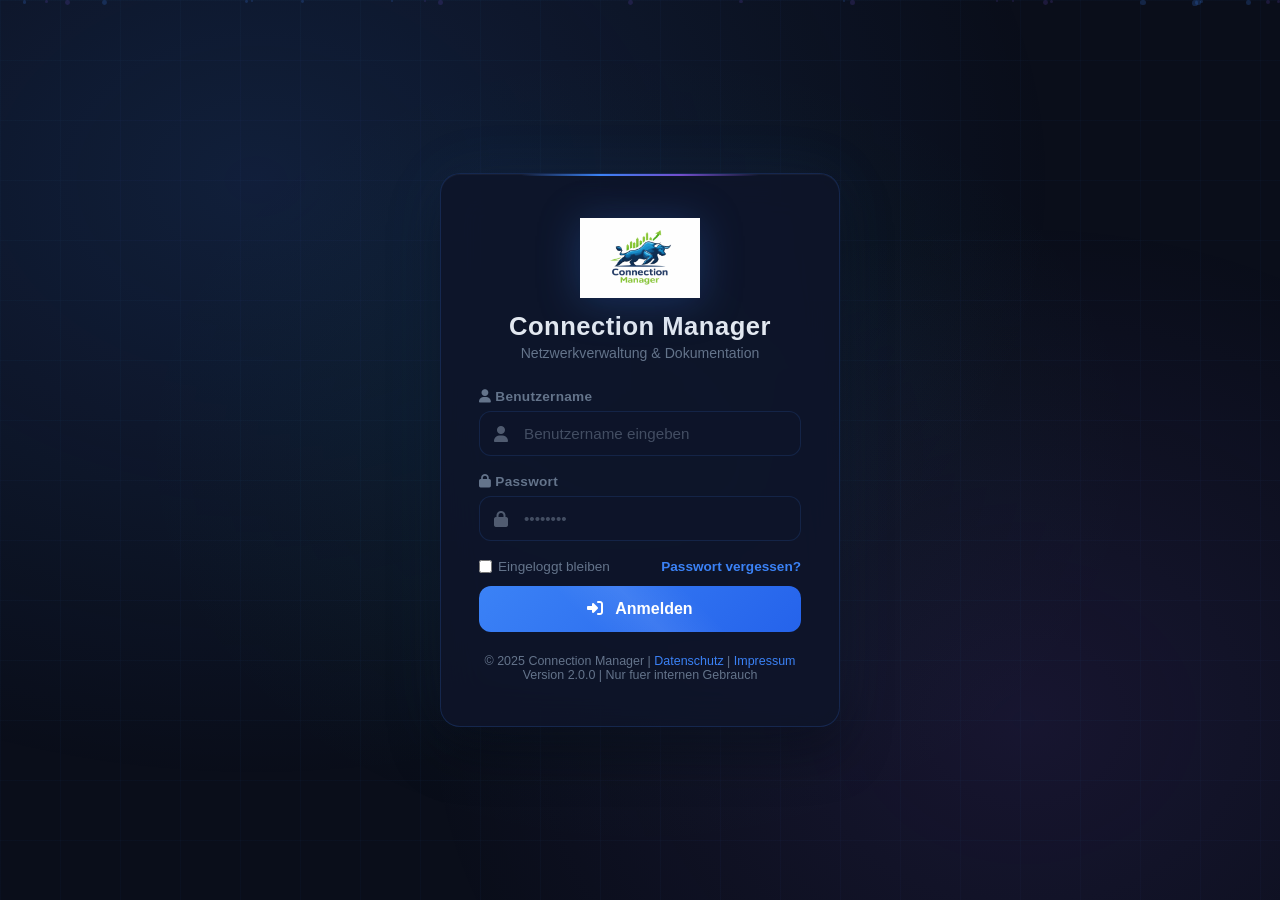
==== commit 7ef53094: "Update 20260430-154907" ====
--- a/frontend/admin.html
+++ b/frontend/admin.html
@@ -3,7 +3,7 @@
 <head>
   <meta charset="utf-8" />
   <meta name="viewport" content="width=device-width,initial-scale=1" />
-  <title>Admin – Benutzerverwaltung</title>
+  <title>Connection Manager</title>
   <link rel="icon" type="image/png" href="logo.png">
   <link href="https://cdn.jsdelivr.net/npm/bootstrap@5.3.2/dist/css/bootstrap.min.css" rel="stylesheet" />
   <link rel="stylesheet" href="https://cdnjs.cloudflare.com/ajax/libs/font-awesome/6.4.0/css/all.min.css" />
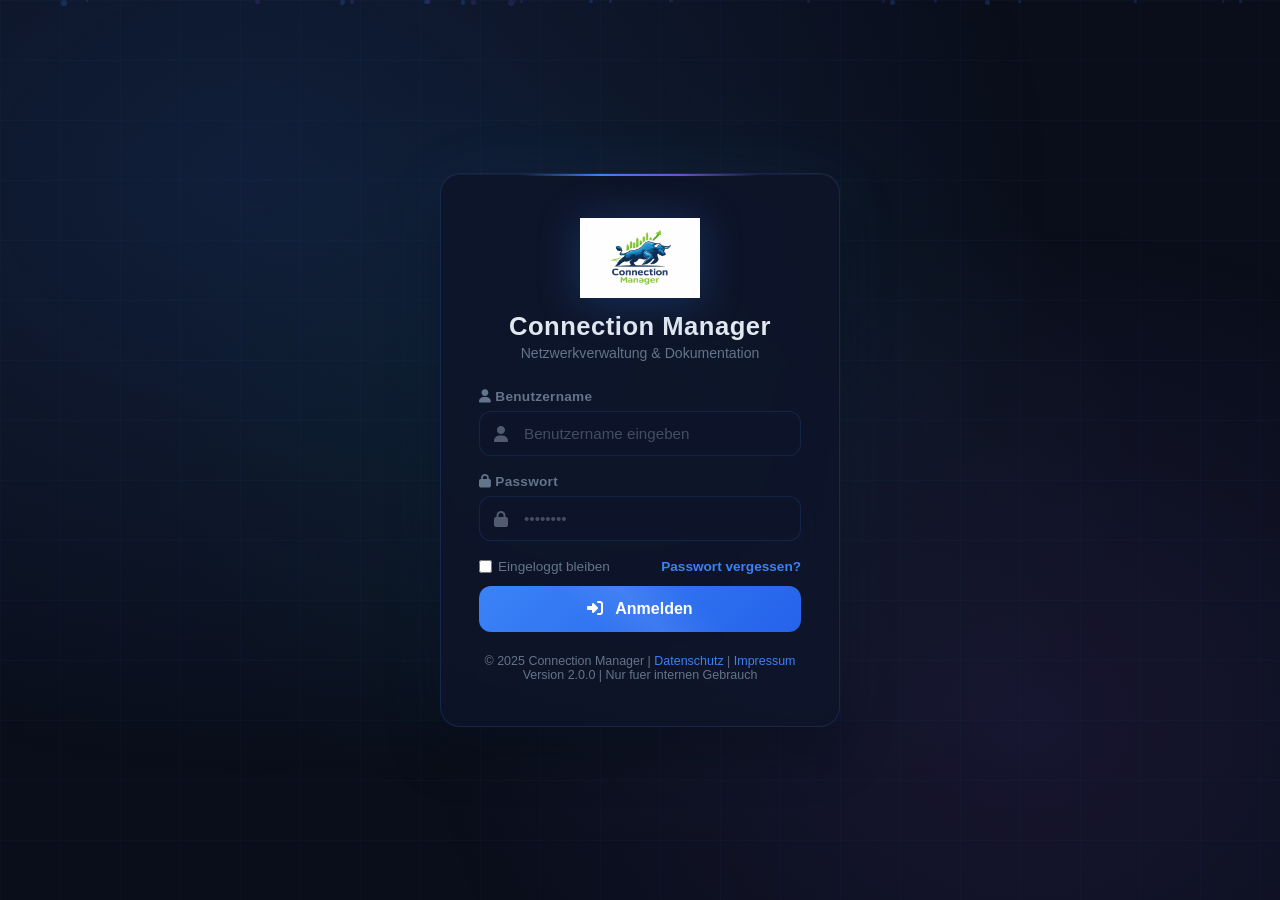
==== commit 07bbb7ef: "Update 20260506-062557" ====
--- a/frontend/admin.html
+++ b/frontend/admin.html
@@ -136,6 +136,7 @@
         <!-- Tabs -->
         <div class="admin-tabs">
           <button class="tab-btn active" data-tab="users"><i class="fas fa-users"></i> Benutzer</button>
+          <button class="tab-btn" data-tab="access"><i class="fas fa-lock"></i> Zugangsbeschränkungen</button>
           <button class="tab-btn" data-tab="audit"><i class="fas fa-clipboard-list"></i> Audit Log</button>
         </div>
 
@@ -234,6 +235,32 @@
           </div>
         </div>
 
+        <!-- TAB: Access Restrictions -->
+        <div class="tab-content" id="tab-access">
+          <div class="card mb-3">
+            <div class="d-flex align-items-center justify-content-between mb-3">
+              <h2 class="card-title" style="margin:0;font-size:1.05rem;"><i class="fas fa-lock" style="margin-right:6px;color:#f59e0b;"></i>Zugangsbeschränkungen verwalten</h2>
+              <button class="btn btn-sm" id="btnReloadAccess"><i class="fas fa-sync-alt"></i> Reload</button>
+            </div>
+            <p class="small muted mb-3">Hier kannst du festlegen, welche Kunden eine Zugangs-Anmeldung benötigen. In der Wochenplanung wird dann angezeigt, ob der Access bereits angefragt wurde.</p>
+            <div class="table-responsive">
+              <table class="table table-sm table-striped align-middle" id="accessTable">
+                <thead>
+                  <tr>
+                    <th style="width:50px;">ID</th>
+                    <th>Kundenname</th>
+                    <th style="width:180px; text-align:center;">Zugangsbeschränkung</th>
+                  </tr>
+                </thead>
+                <tbody id="accessBody"></tbody>
+              </table>
+            </div>
+            <div id="accessEmpty" class="small muted" style="padding:12px 0;">
+              <i class="fas fa-info-circle"></i> Keine Kunden gefunden. Kunden werden automatisch aus den Patchpanels erstellt.
+            </div>
+          </div>
+        </div>
+
         <!-- TAB: Audit Log -->
         <div class="tab-content" id="tab-audit">
           <div class="card">
--- a/frontend/styles.css
+++ b/frontend/styles.css
@@ -1605,10 +1605,12 @@
 .pp-dstat.free       { background: rgba(16, 185, 129, 0.12); border: 1px solid rgba(16, 185, 129, 0.3); }
 .pp-dstat.occupied   { background: rgba(239, 68, 68, 0.12);  border: 1px solid rgba(239, 68, 68, 0.3); }
 .pp-dstat.unavailable{ background: rgba(148, 163, 184, 0.1);  border: 1px solid rgba(148, 163, 184, 0.25); }
+.pp-dstat.reserved   { background: rgba(234, 179, 8, 0.12);  border: 1px solid rgba(234, 179, 8, 0.3); }
 .pp-dstat-n { font-size: 1.2rem; font-weight: 800; }
 .pp-dstat.free .pp-dstat-n       { color: #10b981; }
 .pp-dstat.occupied .pp-dstat-n   { color: #ef4444; }
 .pp-dstat.unavailable .pp-dstat-n{ color: #94a3b8; }
+.pp-dstat.reserved .pp-dstat-n   { color: #ca8a04; }
 .pp-dstat-l {
   font-size: 0.72rem;
   color: var(--muted);
@@ -1968,6 +1970,15 @@
   background: rgba(148, 163, 184, 0.5);
 }
 
+.port-tile.reserved {
+  border-color: rgba(234, 179, 8, 0.55);
+  background: rgba(234, 179, 8, 0.15);
+}
+
+.port-tile.reserved .dot {
+  background: rgba(234, 179, 8, 0.9);
+}
+
 .port-tile.selected {
   outline: 2px solid rgba(59, 130, 246, 0.62);
 }
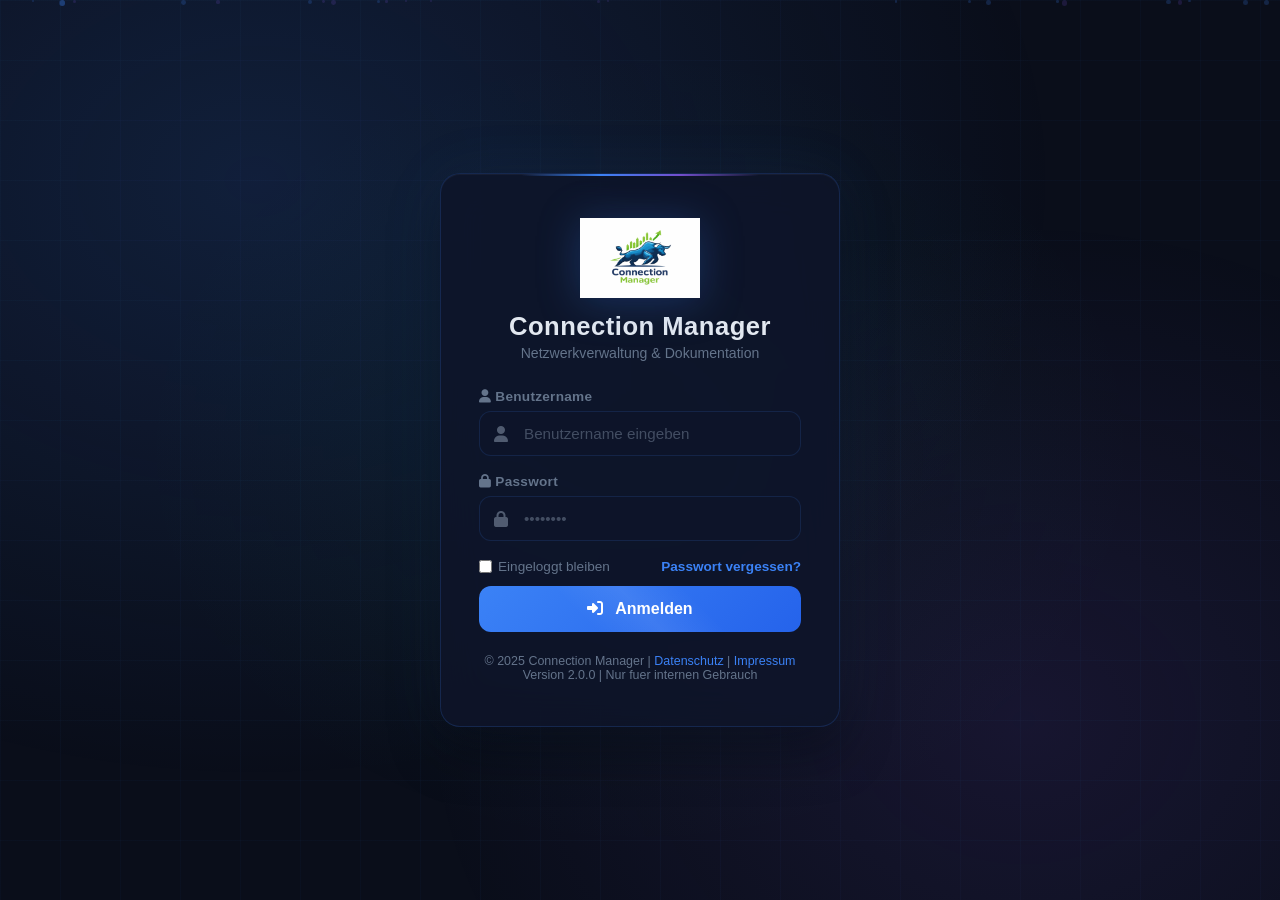
==== commit 8a3b46a7: "Update 20260506-063346" ====
--- a/frontend/admin.html
+++ b/frontend/admin.html
@@ -10,6 +10,7 @@
   <link rel="stylesheet" href="styles.css" />
   <style>
     /* ── Admin-specific styles ── */
+    .main-content { overflow-y:auto !important; padding-top:18px !important; }
     .admin-header { display:flex; align-items:center; justify-content:space-between; flex-wrap:wrap; gap:12px; }
     .admin-header h1 { font-size:1.35rem; margin:0; }
     .admin-header .subtitle { color:var(--muted,#64748b); font-size:0.85rem; margin-top:2px; }
@@ -243,12 +244,15 @@
               <button class="btn btn-sm" id="btnReloadAccess"><i class="fas fa-sync-alt"></i> Reload</button>
             </div>
             <p class="small muted mb-3">Hier kannst du festlegen, welche Kunden eine Zugangs-Anmeldung benötigen. In der Wochenplanung wird dann angezeigt, ob der Access bereits angefragt wurde.</p>
+            <div class="mb-3">
+              <input type="text" class="form-control form-control-sm" id="accessSearch" placeholder="Kunde suchen..." style="max-width:320px;" />
+            </div>
             <div class="table-responsive">
               <table class="table table-sm table-striped align-middle" id="accessTable">
                 <thead>
                   <tr>
-                    <th style="width:50px;">ID</th>
                     <th>Kundenname</th>
+                    <th style="width:200px; text-align:center;">Typ</th>
                     <th style="width:180px; text-align:center;">Zugangsbeschränkung</th>
                   </tr>
                 </thead>
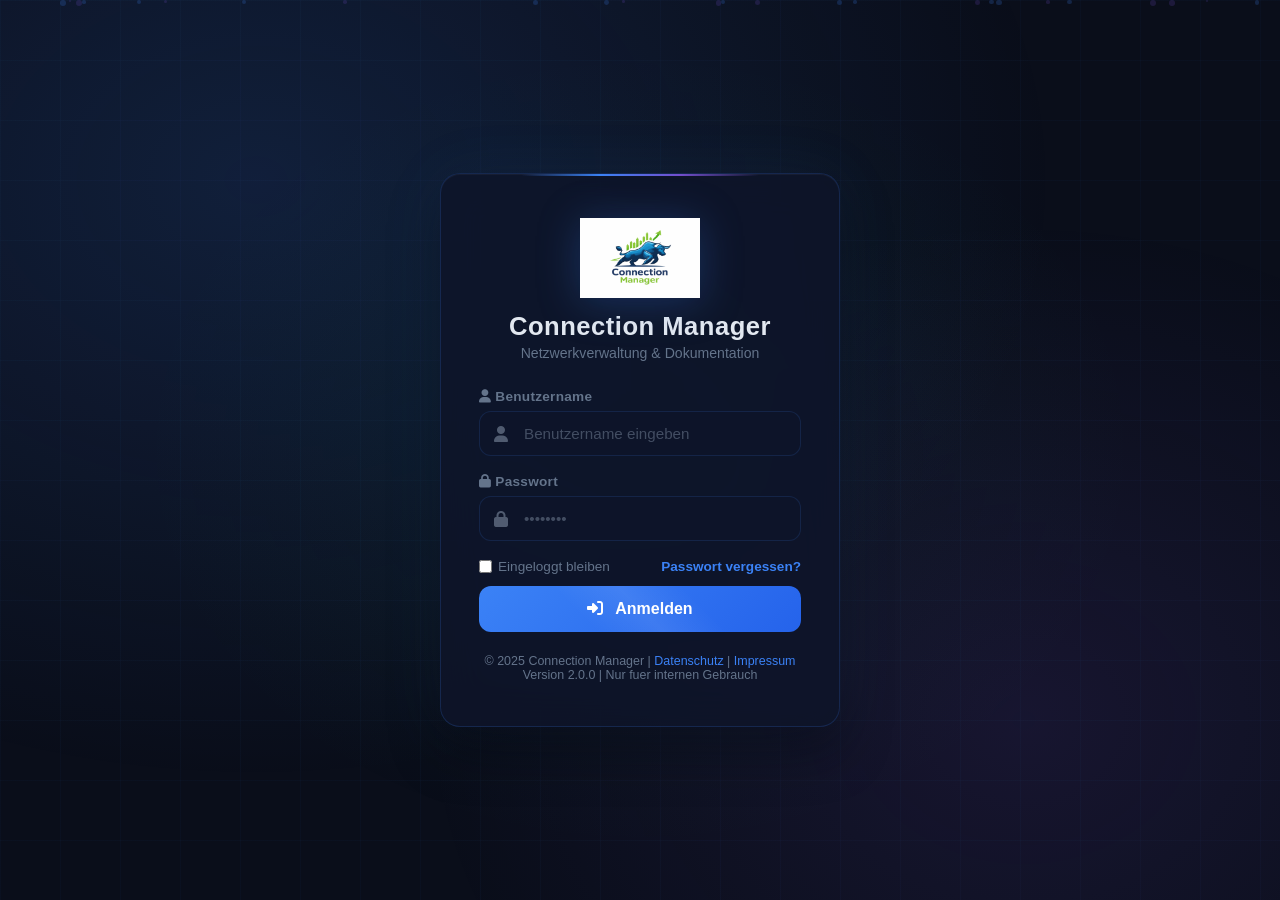
==== commit 53633f06: "Add live collaboration and improve light mode" ====
--- a/frontend/admin.html
+++ b/frontend/admin.html
@@ -433,6 +433,7 @@
 
   <script src="config.js"></script>
   <script src="nav-auth.js"></script>
+  <script src="collaboration.js"></script>
   <script src="admin.js"></script>
 </body>
 </html>
--- a/frontend/styles.css
+++ b/frontend/styles.css
@@ -24,32 +24,35 @@
 
 /* ── Light Mode ───────────────────────────────────────────── */
 body.light-mode {
-  --bg: #f4f6f9;
-  --card: rgba(255, 255, 255, 0.92);
-  --card-hover: rgba(255, 255, 255, 1);
-  --text: #1e293b;
-  --heading: #0f172a;
-  --muted: #64748b;
-  --border: rgba(148, 163, 184, 0.28);
-  --shadow: 0 4px 24px rgba(0, 0, 0, 0.06);
-  --surface-2: #f1f5f9;
-  --surface-3: #f8fafc;
-  --card-bg: #ffffff;
-  --text-muted: #64748b;
-  background: linear-gradient(160deg, #f4f6f9 0%, #eaecf1 60%, #e2e5eb 100%) !important;
-  color: #1e293b;
+  --bg: #e8eeec;
+  --card: rgba(248, 251, 249, 0.93);
+  --card-hover: rgba(252, 253, 252, 0.98);
+  --text: #24332f;
+  --heading: #14241f;
+  --muted: #63746f;
+  --border: rgba(100, 116, 112, 0.24);
+  --shadow: 0 12px 34px rgba(43, 61, 56, 0.09);
+  --surface-2: #edf3f0;
+  --surface-3: #f4f8f6;
+  --card-bg: #f8fbf9;
+  --text-muted: #63746f;
+  background:
+    radial-gradient(900px 460px at 5% -15%, rgba(77, 124, 118, 0.14), transparent 62%),
+    radial-gradient(820px 460px at 108% 8%, rgba(86, 117, 159, 0.12), transparent 60%),
+    linear-gradient(155deg, #edf3f1 0%, #e7eeeb 55%, #e2e9e7 100%) !important;
+  color: #24332f;
 }
 
 /* ── Dock / Navigation ── */
 body.light-mode .dock-zone {
-  background: linear-gradient(180deg, #e8eaef, #dfe2e8);
-  border-top: 2px solid rgba(148, 163, 184, 0.3);
+  background: linear-gradient(180deg, #e6edea, #dce6e2);
+  border-top: 2px solid rgba(100, 116, 112, 0.22);
   box-shadow: 0 -8px 24px rgba(0, 0, 0, 0.04);
 }
 body.light-mode .bottom-dock {
-  background: rgba(255, 255, 255, 0.97);
-  border-color: rgba(148, 163, 184, 0.3);
-  box-shadow: 0 8px 32px rgba(0, 0, 0, 0.08);
+  background: rgba(247, 250, 248, 0.96);
+  border-color: rgba(100, 116, 112, 0.25);
+  box-shadow: 0 8px 32px rgba(43, 61, 56, 0.1);
 }
 body.light-mode .dock-brand { color: #0f172a; }
 body.light-mode .dock-item {
@@ -69,19 +72,19 @@
 
 /* ── Cards ── */
 body.light-mode .card {
-  background: rgba(255, 255, 255, 0.92);
-  border-color: rgba(148, 163, 184, 0.22);
-  box-shadow: 0 2px 12px rgba(0, 0, 0, 0.04);
-  backdrop-filter: none;
+  background: rgba(248, 251, 249, 0.93);
+  border-color: rgba(100, 116, 112, 0.2);
+  box-shadow: 0 8px 28px rgba(43, 61, 56, 0.07);
+  backdrop-filter: blur(8px);
 }
 
 /* ── Form Controls ── */
 body.light-mode input,
 body.light-mode select,
 body.light-mode textarea {
-  background: #ffffff;
-  border-color: rgba(148, 163, 184, 0.35);
-  color: #1e293b;
+  background: #f9fcfa;
+  border-color: rgba(100, 116, 112, 0.32);
+  color: #24332f;
 }
 body.light-mode input::placeholder,
 body.light-mode textarea::placeholder {
@@ -430,10 +433,10 @@
 .kw-planning-page .main-content {
   overflow-y: auto;
 }
-.kw-planning-page .main-content::-webkit-scrollbar { width: 6px; }
-.kw-planning-page .main-content::-webkit-scrollbar-thumb { background: #555; border-radius: 4px; }
-.kw-planning-page .main-content::-webkit-scrollbar-thumb:hover { background: #777; }
-.kw-planning-page .main-content::-webkit-scrollbar-track { background: rgba(255,255,255,.05); border-radius: 4px; }
+.kw-planning-page .main-content::-webkit-scrollbar { width: 7px; }
+.kw-planning-page .main-content::-webkit-scrollbar-thumb { background: rgba(148,163,184,.35); border-radius: 4px; }
+.kw-planning-page .main-content::-webkit-scrollbar-thumb:hover { background: rgba(148,163,184,.55); }
+.kw-planning-page .main-content::-webkit-scrollbar-track { background: rgba(255,255,255,.04); border-radius: 4px; }
 
 /* Historical-Archive: allow vertical scrolling */
 .historical-archive-page .main-content {
@@ -2095,10 +2098,8 @@
 /* KW planning needs full vertical scroll for long workflow sections. */
 html.kw-planning-page,
 body.kw-planning-page {
-  height: auto !important;
-  min-height: 100% !important;
-  overflow-y: auto !important;
-  overflow-x: hidden !important;
+  height: 100% !important;
+  overflow: hidden !important;
 }
 
 /* Lock page scroll when a modal is open */
@@ -2108,16 +2109,19 @@
 }
 
 body.kw-planning-page .page-wrap {
-  overflow-y: auto !important;
-  overflow-x: hidden !important;
-  min-height: calc(100vh - var(--dock-zone-height) - var(--dock-separator-height));
-}
+  overflow: hidden !important;
+  height: 100%;
+}
+body.kw-planning-page .page-wrap::-webkit-scrollbar { width: 7px; }
+body.kw-planning-page .page-wrap::-webkit-scrollbar-thumb { background: rgba(148,163,184,.35); border-radius: 4px; }
+body.kw-planning-page .page-wrap::-webkit-scrollbar-thumb:hover { background: rgba(148,163,184,.55); }
+body.kw-planning-page .page-wrap::-webkit-scrollbar-track { background: rgba(255,255,255,.04); border-radius: 4px; }
 
 body.kw-planning-page .app-shell {
-  min-height: 100vh;
-  display: grid;
-  grid-template-rows: auto 1fr auto;
-  overflow: visible !important;
+  height: 100%;
+  display: flex;
+  flex-direction: column;
+  overflow: hidden !important;
 }
 
 body.kw-planning-page .main-content,
@@ -2125,12 +2129,27 @@
 body.kw-planning-page .content,
 body.kw-planning-page .page,
 body.kw-planning-page .kw-planning-container {
-  height: auto !important;
-  min-height: calc(100vh - var(--dock-zone-height) - var(--dock-separator-height));
+  height: 100% !important;
+  flex: 1;
+  min-height: 0;
   overflow-y: auto !important;
   overflow-x: hidden !important;
-  padding-bottom: 140px !important;
-}
+  padding-bottom: 160px !important;
+}
+body.kw-planning-page .main-content::-webkit-scrollbar { width: 7px; }
+body.kw-planning-page .main-content::-webkit-scrollbar-thumb { background: rgba(148,163,184,.35); border-radius: 4px; }
+body.kw-planning-page .main-content::-webkit-scrollbar-thumb:hover { background: rgba(148,163,184,.55); }
+body.kw-planning-page .main-content::-webkit-scrollbar-track { background: rgba(255,255,255,.04); border-radius: 4px; }
+
+/* KW planning: constrain table scroll so it never hides behind bottom dock */
+body.kw-planning-page .table-scroll {
+  max-height: calc(100vh - 320px);
+  overflow: auto;
+}
+body.kw-planning-page .table-scroll::-webkit-scrollbar { width: 6px; height: 6px; }
+body.kw-planning-page .table-scroll::-webkit-scrollbar-thumb { background: #555; border-radius: 4px; }
+body.kw-planning-page .table-scroll::-webkit-scrollbar-thumb:hover { background: #777; }
+body.kw-planning-page .table-scroll::-webkit-scrollbar-track { background: rgba(255,255,255,.05); border-radius: 4px; }
 
 /* ══════════════════════════════════════════════════════════
    COMPREHENSIVE LIGHT-MODE OVERRIDES
@@ -2153,6 +2172,14 @@
 body.light-mode.historical-archive-page .main-content::-webkit-scrollbar-track {
   background: rgba(148, 163, 184, 0.08);
 }
+
+/* Light mode scrollbar for KW planning table + page-wrap */
+body.light-mode.kw-planning-page .page-wrap::-webkit-scrollbar-thumb { background: rgba(148,163,184,.4); }
+body.light-mode.kw-planning-page .page-wrap::-webkit-scrollbar-thumb:hover { background: rgba(100,116,139,.6); }
+body.light-mode.kw-planning-page .page-wrap::-webkit-scrollbar-track { background: rgba(148,163,184,.08); }
+body.light-mode.kw-planning-page .table-scroll::-webkit-scrollbar-thumb { background: rgba(148,163,184,.4); }
+body.light-mode.kw-planning-page .table-scroll::-webkit-scrollbar-thumb:hover { background: rgba(100,116,139,.6); }
+body.light-mode.kw-planning-page .table-scroll::-webkit-scrollbar-track { background: rgba(148,163,184,.08); }
 
 /* ── Override the dark !important migration-audit-page rules ── */
 body.light-mode.migration-audit-page,
@@ -2493,3 +2520,196 @@
   border-color: rgba(239, 68, 68, 0.25);
   color: #991b1b;
 }
+
+/* ── Live collaboration ─────────────────────────────────────────────── */
+.live-presence {
+  position: fixed;
+  z-index: 1040;
+  top: 14px;
+  right: 18px;
+  min-height: 44px;
+  display: flex;
+  align-items: center;
+  gap: 10px;
+  padding: 6px 12px 6px 8px;
+  border: 1px solid var(--border);
+  border-radius: 999px;
+  background: rgba(14, 18, 25, 0.88);
+  color: var(--text);
+  box-shadow: 0 12px 30px rgba(0, 0, 0, 0.24);
+  backdrop-filter: blur(16px);
+}
+.live-presence-status {
+  width: 9px;
+  height: 9px;
+  border-radius: 50%;
+  background: #64748b;
+  box-shadow: 0 0 0 3px rgba(100, 116, 139, 0.14);
+}
+.live-presence.connected .live-presence-status {
+  background: #22c55e;
+  box-shadow: 0 0 0 3px rgba(34, 197, 94, 0.16);
+}
+.live-avatar-stack {
+  display: flex;
+  align-items: center;
+  padding-left: 7px;
+}
+.live-avatar {
+  position: relative;
+  width: 30px;
+  height: 30px;
+  margin-left: -7px;
+  display: inline-flex;
+  align-items: center;
+  justify-content: center;
+  border: 2px solid #161a22;
+  border-radius: 50%;
+  background: var(--avatar-color, #2563eb);
+  color: #fff;
+  font-size: 10px;
+  font-weight: 800;
+  letter-spacing: .02em;
+  box-shadow: 0 2px 7px rgba(0, 0, 0, .2);
+}
+.live-avatar.self::after {
+  content: "";
+  position: absolute;
+  inset: -4px;
+  border: 1px solid rgba(255, 255, 255, .42);
+  border-radius: 50%;
+}
+.live-avatar-more { background: #475569; }
+.live-presence-count {
+  font-size: 12px;
+  font-weight: 700;
+  white-space: nowrap;
+}
+.live-pointer-layer {
+  position: fixed;
+  inset: 0;
+  z-index: 9999;
+  overflow: hidden;
+  pointer-events: none;
+}
+.live-remote-pointer {
+  position: absolute;
+  opacity: 0;
+  transform: translate3d(-3px, -3px, 0);
+  transition: left 80ms linear, top 80ms linear, opacity .16s ease;
+}
+.live-remote-pointer.visible { opacity: 1; }
+.live-pointer-arrow {
+  display: block;
+  width: 17px;
+  height: 22px;
+  background: var(--pointer-color);
+  clip-path: polygon(0 0, 0 88%, 28% 65%, 46% 100%, 61% 92%, 43% 59%, 77% 59%);
+  filter: drop-shadow(0 2px 2px rgba(0, 0, 0, .35));
+}
+.live-pointer-label {
+  position: absolute;
+  top: 18px;
+  left: 13px;
+  max-width: 180px;
+  padding: 3px 7px;
+  overflow: hidden;
+  border-radius: 0 7px 7px 7px;
+  background: var(--pointer-color);
+  color: #fff;
+  font-size: 10px;
+  font-weight: 700;
+  text-overflow: ellipsis;
+  white-space: nowrap;
+  box-shadow: 0 4px 12px rgba(0, 0, 0, .2);
+}
+.live-click-ring {
+  position: absolute;
+  top: -8px;
+  left: -8px;
+  width: 25px;
+  height: 25px;
+  border: 3px solid var(--pointer-color);
+  border-radius: 50%;
+  animation: live-click-ring .65s ease-out forwards;
+}
+@keyframes live-click-ring {
+  from { opacity: .95; transform: scale(.35); }
+  to { opacity: 0; transform: scale(2.2); }
+}
+.live-activity {
+  position: fixed;
+  z-index: 1039;
+  top: 66px;
+  right: 18px;
+  width: min(340px, calc(100vw - 36px));
+  display: flex;
+  flex-direction: column;
+  align-items: flex-end;
+  gap: 7px;
+  pointer-events: none;
+}
+.live-activity-item {
+  max-width: 100%;
+  display: flex;
+  align-items: center;
+  gap: 8px;
+  padding: 8px 11px 8px 8px;
+  border: 1px solid var(--border);
+  border-radius: 12px;
+  background: rgba(14, 18, 25, .9);
+  color: var(--text);
+  font-size: 11px;
+  box-shadow: 0 10px 24px rgba(0, 0, 0, .22);
+  opacity: 0;
+  transform: translateX(15px);
+  transition: opacity .2s ease, transform .2s ease;
+  backdrop-filter: blur(14px);
+}
+.live-activity-item.important { border-color: rgba(59, 130, 246, .5); }
+.live-activity-item.show { opacity: 1; transform: translateX(0); }
+.live-activity-avatar {
+  width: 24px;
+  height: 24px;
+  flex: 0 0 auto;
+  display: inline-flex;
+  align-items: center;
+  justify-content: center;
+  border-radius: 50%;
+  background: var(--avatar-color, #2563eb);
+  color: #fff;
+  font-size: 8px;
+  font-weight: 800;
+}
+body.light-mode .live-presence,
+body.light-mode .live-activity-item {
+  background: rgba(247, 250, 248, .94);
+  border-color: rgba(100, 116, 112, .26);
+  color: #24332f;
+  box-shadow: 0 10px 28px rgba(43, 61, 56, .12);
+}
+body.light-mode .live-avatar { border-color: #f7faf8; }
+body.light-mode .live-avatar.self::after { border-color: rgba(36, 51, 47, .3); }
+
+/* Softer surfaces in light mode: less pure white and less glare. */
+body.light-mode .modal-content,
+body.light-mode .modal-bg .modal-panel,
+body.light-mode .cc-modal-shell,
+body.light-mode .accordion-item,
+body.light-mode .list-group-item,
+body.light-mode .stat-card,
+body.light-mode .pp-card,
+body.light-mode .pp-detail-slot,
+body.light-mode .pp-port-popup {
+  background: #f8fbf9;
+}
+body.light-mode .table-scroll,
+body.light-mode .table-responsive {
+  background: rgba(244, 248, 246, .82);
+}
+
+@media (max-width: 720px) {
+  .live-presence { top: 8px; right: 8px; }
+  .live-presence-count { display: none; }
+  .live-activity { top: 58px; right: 8px; }
+}
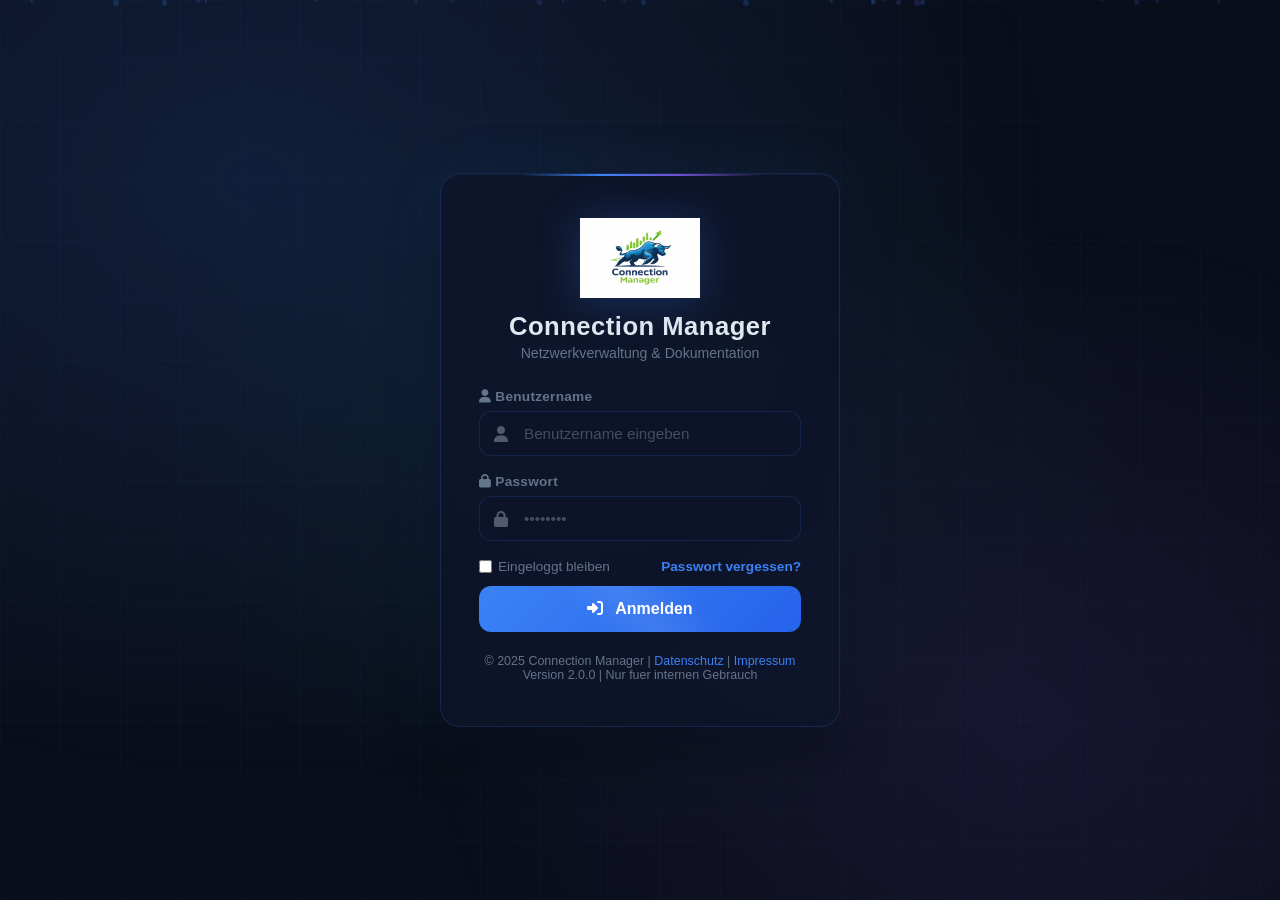
==== commit 784f8e74: "Add customer access template workflow" ====
--- a/frontend/admin.html
+++ b/frontend/admin.html
@@ -253,6 +253,7 @@
                   <tr>
                     <th>Kundenname</th>
                     <th style="width:200px; text-align:center;">Typ</th>
+                    <th style="width:390px;">Template-Link</th>
                     <th style="width:180px; text-align:center;">Zugangsbeschränkung</th>
                   </tr>
                 </thead>
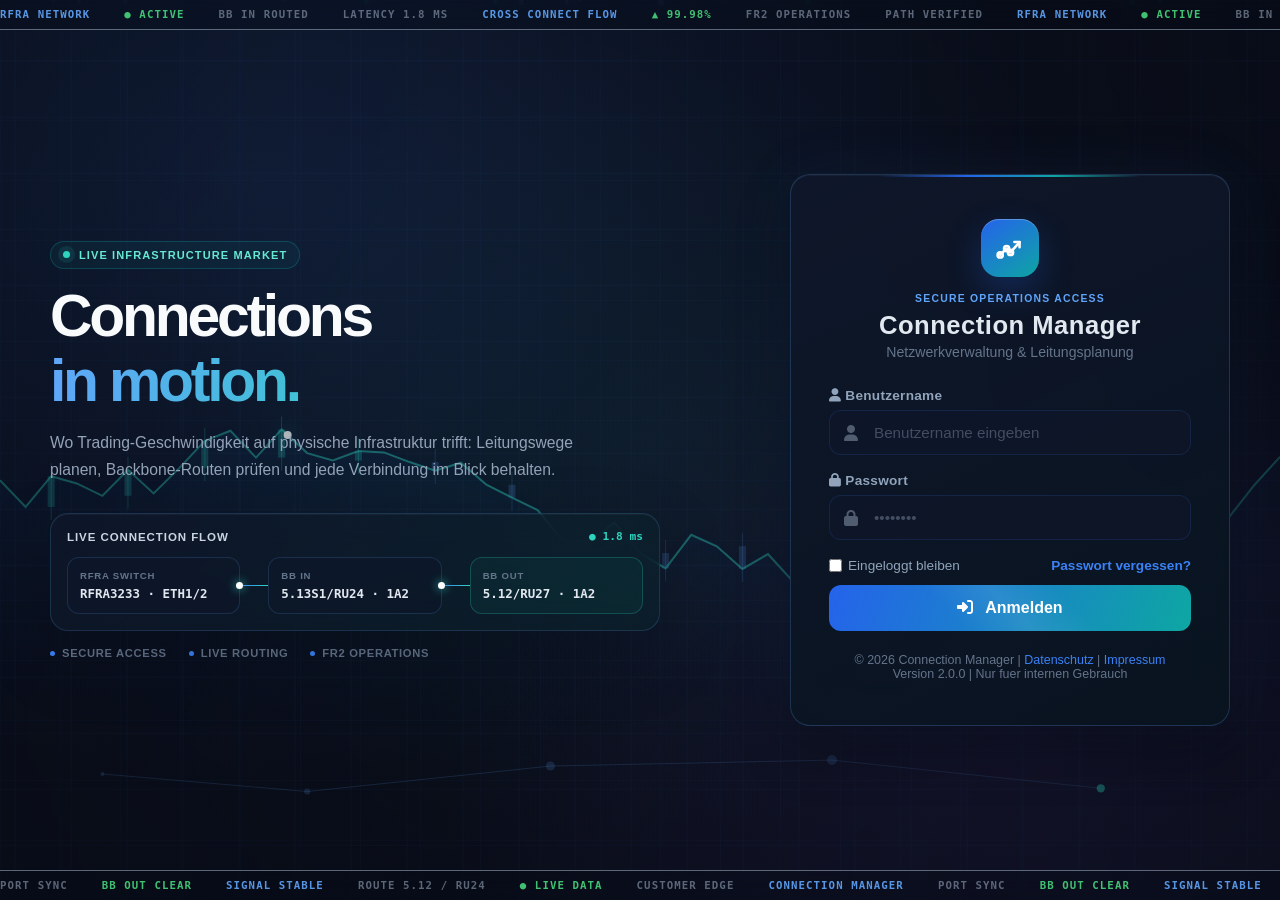
==== commit f16fc3ad: "Rack: Design-Layer, Equinix-Registry, Mehrbenutzer-Stabilität, Healthchecks Update-Paket 2026-10-23 " ====
--- a/frontend/admin.html
+++ b/frontend/admin.html
@@ -8,6 +8,7 @@
   <link href="https://cdn.jsdelivr.net/npm/bootstrap@5.3.2/dist/css/bootstrap.min.css" rel="stylesheet" />
   <link rel="stylesheet" href="https://cdnjs.cloudflare.com/ajax/libs/font-awesome/6.4.0/css/all.min.css" />
   <link rel="stylesheet" href="styles.css" />
+  <link rel="stylesheet" href="theme.css" />
   <style>
     /* ── Admin-specific styles ── */
     .main-content { overflow-y:auto !important; padding-top:18px !important; }
@@ -436,5 +437,6 @@
   <script src="nav-auth.js"></script>
   <script src="collaboration.js"></script>
   <script src="admin.js"></script>
+<script src="theme.js"></script>
 </body>
 </html>
--- a/frontend/styles.css
+++ b/frontend/styles.css
@@ -21,6 +21,19 @@
   --radius-md: 16px;
   --radius-sm: 12px;
 }
+.pp-card-name::before {
+  content: "";
+  display: inline-block;
+  width: 7px;
+  height: 7px;
+  margin: 0 7px 1px 0;
+  border-radius: 50%;
+  background: #0ea5a4;
+  box-shadow: 0 0 0 3px rgba(14,165,164,.13);
+}
+.pp-card-meta { display: flex; justify-content: space-between; gap: 8px; align-items: center; margin-bottom: 8px; }
+.pp-card-category { color: #60a5fa; font-size: .66rem; font-weight: 800; letter-spacing: .06em; text-transform: uppercase; }
+.pp-card-util { color: var(--muted,#999); font-size: .68rem; font-weight: 700; }
 
 /* ── Light Mode ───────────────────────────────────────────── */
 body.light-mode {
@@ -245,6 +258,24 @@
   background: #ffffff;
   border-color: rgba(148, 163, 184, 0.2);
 }
+body.light-mode.patchpanels-page {
+  background:
+    radial-gradient(900px 500px at -8% -12%, rgba(37,99,235,.10), transparent 62%),
+    radial-gradient(800px 480px at 108% 4%, rgba(14,165,164,.09), transparent 64%),
+    linear-gradient(145deg,#eef5fb 0%,#edf8f5 55%,#e8f1f4 100%);
+}
+body.light-mode .pp-explorer-header {
+  background: linear-gradient(135deg, rgba(219,234,254,.75), rgba(204,251,241,.52) 56%, rgba(255,255,255,.72));
+  border-color: rgba(59,130,246,.18);
+}
+body.light-mode .pp-title { color: #14241f; }
+body.light-mode .pp-metric { background: rgba(255,255,255,.66); }
+body.light-mode .pp-metric strong { color: #14241f; }
+body.light-mode .pp-search-wrap .input { background: rgba(255,255,255,.72); }
+body.light-mode .pp-explorer-sidebar { background: rgba(255,255,255,.72); }
+body.light-mode .pp-card { box-shadow: 0 8px 22px rgba(37,99,235,.055); }
+body.light-mode .pp-card-util { color: #64748b; }
+body.light-mode .pp-danger-btn { color: #b91c1c; background: rgba(239,68,68,.06); border-color: rgba(239,68,68,.18); }
 body.light-mode .pp-detail-slot {
   background: #ffffff;
   border-color: rgba(148, 163, 184, 0.2);
@@ -483,6 +514,91 @@
 .card-subtitle,
 .muted {
   color: var(--muted);
+}
+
+/* Shared branded heading for primary application pages. */
+.page-hero-card {
+  position: relative;
+  border-color: rgba(59, 130, 246, 0.2);
+  background:
+    radial-gradient(360px 180px at 102% -25%, rgba(14, 165, 164, 0.12), transparent 70%),
+    linear-gradient(135deg, rgba(37, 99, 235, 0.08), rgba(14, 165, 164, 0.035) 58%, var(--card));
+}
+.page-hero-card > * {
+  position: relative;
+  z-index: 1;
+}
+.page-hero-brand {
+  display: flex;
+  align-items: center;
+  gap: 13px;
+  min-width: 0;
+}
+.page-hero-icon {
+  width: 44px;
+  height: 44px;
+  flex: 0 0 44px;
+  display: grid;
+  place-items: center;
+  border-radius: 13px;
+  background: linear-gradient(145deg, #2563eb, #0ea5a4);
+  color: #fff;
+  box-shadow: 0 9px 22px rgba(37, 99, 235, 0.22);
+}
+.page-hero-icon svg {
+  width: 24px;
+  height: 24px;
+  fill: none;
+  stroke: currentColor;
+  stroke-width: 2;
+  stroke-linecap: round;
+  stroke-linejoin: round;
+}
+.page-hero-copy { min-width: 0; }
+.page-hero-kicker {
+  margin-bottom: 2px;
+  color: #60a5fa;
+  font-size: 0.67rem;
+  font-weight: 800;
+  line-height: 1;
+  letter-spacing: 0.12em;
+  text-transform: uppercase;
+}
+.page-hero-title {
+  margin: 0;
+  color: var(--heading);
+  font-size: 1.22rem;
+  font-weight: 800;
+  line-height: 1.25;
+  letter-spacing: -0.015em;
+}
+.page-hero-subtitle {
+  margin-top: 3px;
+  color: var(--muted);
+  font-size: 0.8rem;
+}
+.page-hero-brand.compact .page-hero-icon {
+  width: 40px;
+  height: 40px;
+  flex-basis: 40px;
+}
+.historical-archive-page .page-hero-card > .page-hero-brand {
+  margin-bottom: 12px;
+}
+
+body.light-mode .page-hero-card {
+  border-color: rgba(59, 130, 246, 0.18);
+  background:
+    radial-gradient(380px 190px at 102% -30%, rgba(14, 165, 164, 0.12), transparent 70%),
+    linear-gradient(135deg, rgba(37, 99, 235, 0.075), rgba(14, 165, 164, 0.035) 58%, rgba(248, 251, 249, 0.94));
+}
+body.light-mode .page-hero-title { color: #14241f; }
+body.light-mode .page-hero-kicker { color: #2563eb; }
+
+@media (max-width: 720px) {
+  .page-hero-brand { align-items: flex-start; }
+  .page-hero-icon { width: 40px; height: 40px; flex-basis: 40px; }
+  .page-hero-subtitle { max-width: 34rem; }
 }
 
 .small {
@@ -1337,7 +1453,9 @@
   display: block;
   border: 1px solid var(--border);
   border-radius: 16px;
+  position: relative;
   padding: 14px;
+  box-shadow: 0 8px 22px rgba(2,8,23,.08);
   background: rgba(15, 23, 42, 0.35);
   transition: transform 0.15s ease, border-color 0.2s ease, background 0.2s ease;
 }
@@ -1356,7 +1474,87 @@
 }
 
 /* ── Patchpanel Explorer ────────────────────────────────────── */
-.pp-explorer-header { padding: 16px 20px; }
+.patchpanels-page {
+  background:
+    radial-gradient(900px 500px at -8% -12%, rgba(37,99,235,.13), transparent 62%),
+    radial-gradient(800px 480px at 108% 4%, rgba(14,165,164,.11), transparent 64%);
+}
+.pp-explorer-header {
+  position: relative;
+  overflow: hidden;
+  padding: 18px 20px 14px;
+  background: linear-gradient(135deg, rgba(37,99,235,.10), rgba(14,165,164,.055) 56%, rgba(148,163,184,.025));
+  border-color: rgba(96,165,250,.2);
+}
+.pp-explorer-header::after {
+  content: "";
+  position: absolute;
+  width: 310px;
+  height: 310px;
+  right: -110px;
+  top: -170px;
+  border-radius: 50%;
+  background: radial-gradient(circle, rgba(14,165,164,.14), transparent 68%);
+  pointer-events: none;
+}
+.pp-hero-top {
+  position: relative;
+  z-index: 1;
+  display: flex;
+  align-items: center;
+  justify-content: space-between;
+  gap: 22px;
+}
+.pp-title-wrap { display: flex; align-items: center; gap: 14px; min-width: 0; }
+.pp-title-icon {
+  width: 46px;
+  height: 46px;
+  flex: 0 0 auto;
+  display: grid;
+  place-items: center;
+  border-radius: 14px;
+  background: linear-gradient(145deg, #2563eb, #0ea5a4);
+  color: #fff;
+  box-shadow: 0 10px 24px rgba(37,99,235,.22);
+}
+.pp-title-icon svg { width: 25px; height: 25px; }
+.pp-eyebrow {
+  margin-bottom: 2px;
+  color: #60a5fa;
+  font-size: .69rem;
+  font-weight: 800;
+  letter-spacing: .13em;
+  text-transform: uppercase;
+}
+.pp-title { margin: 0; color: var(--heading,#fff); font-size: 1.3rem; line-height: 1.2; }
+.pp-subtitle { margin-top: 4px; color: var(--muted,#999); font-size: .82rem; }
+.pp-hero-stats { display: flex; align-items: stretch; justify-content: flex-end; gap: 8px; flex-wrap: wrap; }
+.pp-metric {
+  min-width: 88px;
+  padding: 8px 11px;
+  border: 1px solid var(--border,#333);
+  border-radius: 11px;
+  background: rgba(15,23,42,.34);
+  display: flex;
+  flex-direction: column;
+  gap: 1px;
+}
+.pp-metric span { color: var(--muted,#999); font-size: .64rem; font-weight: 700; text-transform: uppercase; letter-spacing: .05em; }
+.pp-metric strong { color: var(--heading,#fff); font-size: 1rem; }
+.pp-metric-accent { border-color: rgba(14,165,164,.38); background: rgba(14,165,164,.10); }
+.pp-toolbar {
+  position: relative;
+  z-index: 1;
+  display: flex;
+  align-items: center;
+  gap: 10px;
+  margin-top: 15px;
+  padding-top: 14px;
+  border-top: 1px solid var(--border,#333);
+}
+.pp-search-wrap { position: relative; display: flex; align-items: center; flex: 1 1 420px; min-width: 240px; }
+.pp-search-wrap svg { position: absolute; left: 12px; width: 16px; height: 16px; color: var(--muted,#999); pointer-events: none; }
+.pp-search-wrap .input { width: 100%; padding-left: 38px; background: rgba(15,23,42,.28); }
 .pp-header-row {
   display: flex;
   align-items: flex-start;
@@ -1370,7 +1568,13 @@
   gap: 10px;
   flex-wrap: wrap;
 }
-.pp-search-input { width: 300px; min-width: 180px; }
+.pp-header-actions .btn { height: 38px; white-space: nowrap; }
+.pp-search-input { min-width: 180px; }
+.pp-clear-btn { color: var(--muted,#999); background: transparent; }
+.pp-danger-btn { color: #f87171; background: rgba(239,68,68,.08); border-color: rgba(239,68,68,.24); }
+.pp-danger-btn:not(:disabled):hover { background: rgba(239,68,68,.15); border-color: rgba(239,68,68,.4); }
+.pp-status-row { position: relative; z-index: 1; display: flex; justify-content: space-between; gap: 12px; margin-top: 9px; }
+.pp-status-hint { color: var(--muted,#999); font-size: .72rem; }
 
 .pp-explorer-grid {
   display: grid;
@@ -1390,11 +1594,18 @@
 }
 @media (max-width: 900px) {
   .pp-explorer-grid { grid-template-columns: 1fr; }
+  .pp-hero-top { align-items: flex-start; flex-direction: column; }
+  .pp-hero-stats { justify-content: flex-start; width: 100%; }
+  .pp-toolbar { align-items: stretch; flex-direction: column; }
+  .pp-header-actions { justify-content: flex-start; }
+  .pp-status-hint { display: none; }
 }
 
 /* ── Sidebar (Accordion) ──────────────────────────────────── */
 .pp-explorer-sidebar {
   padding: 10px;
+  background: rgba(15,23,42,.34);
+  border-color: rgba(148,163,184,.16);
   overflow-y: auto;
   max-height: calc(100vh - var(--topbar-height) - var(--dock-zone-height) - 180px);
 }
@@ -1481,9 +1692,9 @@
   display: flex;
   align-items: baseline;
   gap: 10px;
-  padding: 0 2px;
-}
-.pp-cards-title { font-weight: 700; font-size: 1.05rem; }
+  padding: 4px 4px 0;
+}
+.pp-cards-title { font-weight: 800; font-size: 1.05rem; }
 .pp-cards-grid {
   display: grid;
   grid-template-columns: repeat(auto-fill, minmax(230px, 1fr));
@@ -1502,7 +1713,7 @@
 }
 .pp-card:hover {
   border-color: rgba(59, 130, 246, 0.35);
-  box-shadow: 0 0 0 1px rgba(59, 130, 246, 0.15);
+  box-shadow: 0 10px 26px rgba(37,99,235,.12), 0 0 0 1px rgba(59,130,246,0.15);
 }
 .pp-card.active {
   border-color: rgba(59, 130, 246, 0.6);
@@ -2538,6 +2749,20 @@
   color: var(--text);
   box-shadow: 0 12px 30px rgba(0, 0, 0, 0.24);
   backdrop-filter: blur(16px);
+}
+.live-presence.live-presence-docked {
+  position: static;
+  z-index: auto;
+  min-height: 38px;
+  flex: 0 0 auto;
+  padding: 4px 10px 4px 7px;
+  background: rgba(14, 18, 25, 0.58);
+  box-shadow: none;
+  backdrop-filter: none;
+}
+.live-presence-docked .live-avatar {
+  width: 28px;
+  height: 28px;
 }
 .live-presence-status {
   width: 9px;
--- a/frontend/theme.css
+++ b/frontend/theme.css
@@ -0,0 +1,589 @@
+/* ==========================================================================
+   Connection Manager – Design-Layer "Rack" (theme.css)
+   --------------------------------------------------------------------------
+   Wird NACH styles.css geladen und legt sich additiv über die gemeinsame
+   Oberfläche (Topbar, Navigation, Karten, Buttons, Eingaben, Modale, Toasts).
+   Seitenspezifische Regeln (pp-*, cc-*, …) bleiben unangetastet; sie gewinnen
+   durch höhere Spezifität weiterhin, wo sie etwas Eigenes definieren.
+
+   Gestaltungsidee: die Oberfläche eines Patchpanels – klare Linien, ruhige
+   Flächen, Information durch Status-LEDs. Eine Stelle ist bewusst auffällig:
+   die Navigation unten, deren Einträge wie beschriftete Ports mit LED wirken.
+   Alles andere bleibt zurückhaltend.
+   ========================================================================== */
+
+/* ---------- 1. Tokens --------------------------------------------------- */
+:root {
+  /* Flächen (dunkel, Standard) */
+  --cm-bg: #0f141b;
+  --cm-bg-elev: #131922;
+  --cm-panel: #171e28;
+  --cm-panel-2: #1c2430;
+  --cm-line: #2a3441;
+  --cm-line-strong: #3a4756;
+
+  /* Text */
+  --cm-text: #e7ecf3;
+  --cm-text-2: #aab4c2;
+  --cm-muted: #7f8b9c;
+
+  /* Akzente – Link-Blau wie eine Port-LED, Türkis bleibt zur Kontinuität */
+  --cm-accent: #5b9bff;
+  --cm-accent-fill: #2f6fed;
+  --cm-accent-ink: #ffffff;
+  --cm-accent-2: #26c6b9;
+
+  /* Status-LEDs */
+  --cm-ok: #41d98d;
+  --cm-warn: #f2b73f;
+  --cm-danger: #ff6b6b;
+
+  /* Schrift: DIN-artige Display-Schrift (Bahnschrift ist auf Windows 10/11
+     vorinstalliert), humanistische Systemschrift für Fließtext. Keine
+     externen Fonts – die App läuft im Firmennetz. */
+  --cm-font-display: "Bahnschrift", "Segoe UI Variable Display", "Segoe UI",
+    -apple-system, BlinkMacSystemFont, "Helvetica Neue", Arial, sans-serif;
+  --cm-font-body: "Segoe UI Variable Text", "Segoe UI", -apple-system,
+    BlinkMacSystemFont, "Helvetica Neue", Arial, sans-serif;
+
+  --cm-shadow-panel: 0 1px 0 rgba(255, 255, 255, 0.03) inset,
+    0 1px 2px rgba(0, 0, 0, 0.35);
+  --cm-shadow-float: 0 18px 40px -18px rgba(0, 0, 0, 0.6),
+    0 1px 0 rgba(255, 255, 255, 0.04) inset;
+  --cm-focus: 0 0 0 3px color-mix(in srgb, var(--cm-accent) 35%, transparent);
+
+  /* Bestehende Variablen aus styles.css auf die neuen Tokens umleiten –
+     so übernehmen auch die seitenspezifischen Komponenten die Palette. */
+  --border: var(--cm-line);
+  --muted: var(--cm-muted);
+  --heading: var(--cm-text);
+  --radius-md: 12px;
+  --radius-sm: 8px;
+
+  --topbar-height: 56px;
+  --dock-zone-height: 92px;
+  --cm-dock-h: 64px;
+}
+
+body.light-mode {
+  --cm-bg: #f2f4f7;
+  --cm-bg-elev: #f7f9fb;
+  --cm-panel: #ffffff;
+  --cm-panel-2: #f6f8fa;
+  --cm-line: #d9dfe7;
+  --cm-line-strong: #c3ccd7;
+
+  --cm-text: #16202c;
+  --cm-text-2: #4b5868;
+  --cm-muted: #6b7787;
+
+  --cm-accent: #2f6fed;
+  --cm-accent-fill: #2f6fed;
+  --cm-accent-2: #0ea5a4;
+
+  --cm-ok: #16a34a;
+  --cm-warn: #d97706;
+  --cm-danger: #dc2626;
+
+  --cm-shadow-panel: 0 1px 2px rgba(22, 32, 44, 0.06);
+  --cm-shadow-float: 0 18px 40px -18px rgba(22, 32, 44, 0.28);
+}
+
+/* ---------- 2. Grundfläche & Typografie --------------------------------- */
+html {
+  background-color: var(--cm-bg);
+  color-scheme: dark;
+  scrollbar-color: var(--cm-line-strong) transparent;
+  scrollbar-width: thin;
+}
+html:has(> body.light-mode) {
+  background-color: #f2f4f7;
+  color-scheme: light;
+}
+
+html body {
+  font-family: var(--cm-font-body);
+  color: var(--cm-text);
+  -webkit-font-smoothing: antialiased;
+  text-rendering: optimizeLegibility;
+}
+
+/* Titel, Markenname und Kennzahlen in der Display-Schrift; Zahlen tabellarisch,
+   damit Port-Zähler beim Aktualisieren nicht "springen". */
+body h1,
+body h2,
+body h3,
+body .topbar-title,
+body .dock-brand,
+body .card-title,
+body .pp-title,
+body .pp-metric strong {
+  font-family: var(--cm-font-display);
+  font-weight: 600;
+  letter-spacing: 0.005em;
+  font-variant-numeric: tabular-nums;
+}
+
+body .muted {
+  color: var(--cm-muted);
+}
+
+::selection {
+  background: color-mix(in srgb, var(--cm-accent) 35%, transparent);
+}
+
+/* Sichtbarer Tastaturfokus – überall gleich */
+body :focus-visible {
+  outline: 2px solid var(--cm-accent);
+  outline-offset: 2px;
+  border-radius: 6px;
+}
+
+/* schlanke Scrollbars (WebKit/Blink) */
+::-webkit-scrollbar {
+  width: 10px;
+  height: 10px;
+}
+::-webkit-scrollbar-thumb {
+  background: var(--cm-line-strong);
+  border: 3px solid transparent;
+  border-radius: 8px;
+  background-clip: padding-box;
+}
+::-webkit-scrollbar-track {
+  background: transparent;
+}
+
+/* ---------- 3. Topbar --------------------------------------------------- */
+body .topbar {
+  /* Position (fixed/static) bleibt wie in styles.css – nur Höhe & Optik */
+  box-sizing: border-box;
+  height: var(--topbar-height);
+  background: color-mix(in srgb, var(--cm-panel) 90%, transparent);
+  -webkit-backdrop-filter: blur(10px);
+  backdrop-filter: blur(10px);
+  border-bottom: 1px solid var(--cm-line);
+  box-shadow: none;
+}
+/* die eine Linie oben: ein "Patchkabel" von Blau nach Türkis */
+body .topbar::before {
+  content: "";
+  position: absolute;
+  inset: 0 0 auto 0;
+  height: 2px;
+  background: linear-gradient(90deg, var(--cm-accent), var(--cm-accent-2));
+}
+body .topbar-inner {
+  height: 100%;
+  display: flex;
+  align-items: center;
+  gap: 16px;
+  padding: 0 20px;
+}
+body .topbar-title {
+  font-size: 1.05rem;
+  color: var(--cm-text);
+}
+
+/* ---------- 4. Karten & Flächen ----------------------------------------- */
+body .card {
+  background: var(--cm-panel);
+  border: 1px solid var(--cm-line);
+  border-radius: var(--radius-md);
+  box-shadow: var(--cm-shadow-panel);
+}
+body .card-title {
+  color: var(--cm-text);
+}
+body .card-subtitle {
+  color: var(--cm-text-2);
+}
+
+/* ---------- 5. Buttons -------------------------------------------------- */
+body .btn {
+  display: inline-flex;
+  align-items: center;
+  justify-content: center;
+  gap: 6px;
+  font-family: var(--cm-font-body);
+  font-weight: 600;
+  font-size: 0.86rem;
+  line-height: 1;
+  min-height: 36px;
+  padding: 0 14px;
+  border-radius: var(--radius-sm);
+  border: 1px solid var(--cm-line-strong);
+  background: var(--cm-panel-2);
+  color: var(--cm-text);
+  box-shadow: 0 1px 0 rgba(255, 255, 255, 0.03) inset;
+  transition: background-color 0.15s ease, border-color 0.15s ease, color 0.15s ease;
+}
+body .btn:hover:not(:disabled) {
+  background: color-mix(in srgb, var(--cm-panel-2) 70%, var(--cm-line-strong));
+  border-color: color-mix(in srgb, var(--cm-line-strong) 60%, var(--cm-accent));
+}
+body .btn:active:not(:disabled) {
+  transform: translateY(1px);
+}
+body .btn:disabled {
+  opacity: 0.45;
+  cursor: not-allowed;
+}
+body .btn.btn-primary {
+  background: var(--cm-accent-fill);
+  border-color: var(--cm-accent-fill);
+  color: var(--cm-accent-ink);
+  box-shadow: 0 1px 0 rgba(255, 255, 255, 0.12) inset,
+    0 6px 16px -8px color-mix(in srgb, var(--cm-accent-fill) 70%, transparent);
+}
+body .btn.btn-primary:hover:not(:disabled) {
+  background: color-mix(in srgb, var(--cm-accent-fill) 88%, white);
+  border-color: color-mix(in srgb, var(--cm-accent-fill) 88%, white);
+}
+body .btn.btn-sm {
+  min-height: 30px;
+  padding: 0 10px;
+  font-size: 0.8rem;
+}
+
+/* ---------- 6. Eingaben ------------------------------------------------- */
+body .input,
+body input.input,
+body select.input,
+body textarea.input {
+  font-family: var(--cm-font-body);
+  font-size: 0.9rem;
+  color: var(--cm-text);
+  background: var(--cm-bg-elev);
+  border: 1px solid var(--cm-line-strong);
+  border-radius: var(--radius-sm);
+  min-height: 36px;
+  padding: 0 12px;
+  transition: border-color 0.15s ease, box-shadow 0.15s ease;
+}
+body .input::placeholder {
+  color: var(--cm-muted);
+}
+body .input:focus {
+  outline: none;
+  border-color: var(--cm-accent);
+  box-shadow: var(--cm-focus);
+}
+body.light-mode .input {
+  background: #ffffff;
+}
+
+/* ---------- 7. Tabellen (zurückhaltend, nur Grundlinien) ---------------- */
+body thead th {
+  font-family: var(--cm-font-body);
+  font-weight: 600;
+  font-size: 0.78rem;
+  color: var(--cm-text-2);
+  border-bottom: 1px solid var(--cm-line);
+}
+body tbody td {
+  font-variant-numeric: tabular-nums;
+}
+body tbody tr:hover > td {
+  background: color-mix(in srgb, var(--cm-accent) 6%, transparent);
+}
+
+/* ---------- 8. Navigation unten: das "Patchpanel" ----------------------- */
+body .dock-zone {
+  height: var(--dock-zone-height);
+}
+
+body .bottom-dock {
+  position: fixed;
+  left: 50%;
+  right: auto;
+  top: auto;
+  bottom: 14px;
+  transform: translateX(-50%);
+  z-index: 50;
+  display: flex;
+  align-items: center;
+  gap: 6px;
+  width: max-content;
+  max-width: calc(100vw - 24px);
+  min-height: var(--cm-dock-h);
+  padding: 8px 10px 8px 14px;
+  background: color-mix(in srgb, var(--cm-panel) 92%, transparent);
+  -webkit-backdrop-filter: blur(14px);
+  backdrop-filter: blur(14px);
+  border: 1px solid var(--cm-line-strong);
+  border-radius: 16px;
+  box-shadow: var(--cm-shadow-float);
+}
+/* Rack-Schienen links und rechts: zwei Reihen "Schraublöcher" */
+body .bottom-dock::before,
+body .bottom-dock::after {
+  content: "";
+  position: absolute;
+  top: 10px;
+  bottom: 10px;
+  width: 4px;
+  background: radial-gradient(circle, var(--cm-line-strong) 1.2px, transparent 1.4px) 0 0 / 4px 8px repeat-y;
+  opacity: 0.9;
+  pointer-events: none;
+}
+body .bottom-dock::before {
+  left: 5px;
+}
+body .bottom-dock::after {
+  right: 5px;
+}
+
+body .dock-meta {
+  display: flex;
+  align-items: center;
+  gap: 12px;
+  padding: 0 14px 0 4px;
+  margin-right: 4px;
+  border-right: 1px solid var(--cm-line);
+  min-height: 40px;
+}
+body .dock-brand {
+  font-size: 0.95rem;
+  color: var(--cm-text);
+  white-space: nowrap;
+  display: inline-flex;
+  align-items: center;
+  gap: 8px;
+}
+body .userbox {
+  display: inline-flex;
+  align-items: center;
+  gap: 8px;
+  font-size: 0.8rem;
+  color: var(--cm-text-2);
+  white-space: nowrap;
+}
+body .userbox .btn {
+  min-height: 28px;
+  padding: 0 10px;
+  font-size: 0.76rem;
+}
+
+/* Status-LED für das Backend (wird von theme.js eingesetzt) */
+body .cm-health {
+  position: relative;
+  display: inline-block;
+  width: 9px;
+  height: 9px;
+  border-radius: 50%;
+  background: var(--cm-line-strong);
+  flex: 0 0 auto;
+}
+body .cm-health[data-state="ok"] {
+  background: var(--cm-ok);
+  box-shadow: 0 0 0 3px color-mix(in srgb, var(--cm-ok) 20%, transparent),
+    0 0 10px color-mix(in srgb, var(--cm-ok) 70%, transparent);
+}
+body .cm-health[data-state="degraded"] {
+  background: var(--cm-warn);
+  box-shadow: 0 0 0 3px color-mix(in srgb, var(--cm-warn) 22%, transparent),
+    0 0 10px color-mix(in srgb, var(--cm-warn) 70%, transparent);
+}
+body .cm-health[data-state="down"] {
+  background: var(--cm-danger);
+  box-shadow: 0 0 0 3px color-mix(in srgb, var(--cm-danger) 22%, transparent),
+    0 0 10px color-mix(in srgb, var(--cm-danger) 70%, transparent);
+  animation: cm-led-blink 1.2s steps(2, end) infinite;
+}
+.cm-visually-hidden {
+  position: absolute;
+  width: 1px;
+  height: 1px;
+  overflow: hidden;
+  clip: rect(0 0 0 0);
+  white-space: nowrap;
+}
+
+/* Die Ports */
+body .bottom-dock .dock-item {
+  position: relative;
+  display: inline-flex;
+  align-items: center;
+  gap: 9px;
+  min-height: 40px;
+  padding: 0 14px 0 12px;
+  border-radius: 10px;
+  border: 1px solid transparent;
+  color: var(--cm-text-2);
+  font-family: var(--cm-font-display);
+  font-stretch: 93%;
+  font-weight: 500;
+  font-size: 0.88rem;
+  letter-spacing: 0.01em;
+  text-decoration: none;
+  white-space: nowrap;
+  background: transparent;
+  transition: background-color 0.15s ease, color 0.15s ease, border-color 0.15s ease;
+}
+body .bottom-dock .dock-item::before {
+  content: "";
+  width: 7px;
+  height: 7px;
+  border-radius: 50%;
+  background: var(--cm-line-strong);
+  box-shadow: 0 0 0 1px rgba(0, 0, 0, 0.25) inset;
+  flex: 0 0 auto;
+  transition: background-color 0.2s ease, box-shadow 0.2s ease;
+}
+body .bottom-dock .dock-item:hover {
+  color: var(--cm-text);
+  background: color-mix(in srgb, var(--cm-panel-2) 80%, transparent);
+  border-color: var(--cm-line);
+}
+body .bottom-dock .dock-item:hover::before {
+  background: color-mix(in srgb, var(--cm-accent) 55%, var(--cm-line-strong));
+}
+body .bottom-dock .dock-item.active,
+body .bottom-dock .dock-item.is-active,
+body .bottom-dock .dock-item[aria-current="page"] {
+  color: var(--cm-text);
+  background: var(--cm-panel-2);
+  border-color: var(--cm-line-strong);
+}
+body .bottom-dock .dock-item.active::before,
+body .bottom-dock .dock-item.is-active::before,
+body .bottom-dock .dock-item[aria-current="page"]::before {
+  background: var(--cm-accent);
+  box-shadow: 0 0 0 3px color-mix(in srgb, var(--cm-accent) 22%, transparent),
+    0 0 12px color-mix(in srgb, var(--cm-accent) 80%, transparent);
+}
+
+/* Der eine Bewegungsmoment: beim Laden gehen die LEDs nacheinander an. */
+body.cm-ready .bottom-dock .dock-item::before {
+  animation: cm-led-on 0.5s ease-out both;
+  animation-delay: calc(var(--i, 0) * 45ms);
+}
+@keyframes cm-led-on {
+  0% {
+    opacity: 0.2;
+    transform: scale(0.6);
+  }
+  60% {
+    opacity: 1;
+    transform: scale(1.25);
+  }
+  100% {
+    opacity: 1;
+    transform: scale(1);
+  }
+}
+@keyframes cm-led-blink {
+  to {
+    opacity: 0.35;
+  }
+}
+
+/* ---------- 9. Modale & Toasts ----------------------------------------- */
+body .cc-modal-backdrop {
+  background: rgba(8, 12, 18, 0.62);
+  -webkit-backdrop-filter: blur(4px);
+  backdrop-filter: blur(4px);
+}
+body.light-mode .cc-modal-backdrop {
+  background: rgba(22, 32, 44, 0.38);
+}
+body .cc-modal-shell {
+  background: var(--cm-panel);
+  border: 1px solid var(--cm-line-strong);
+  border-radius: 14px;
+  box-shadow: var(--cm-shadow-float);
+}
+body .cc-modal-header {
+  border-bottom: 1px solid var(--cm-line);
+}
+
+body .toast-wrap > * {
+  background: var(--cm-panel-2);
+  color: var(--cm-text);
+  border: 1px solid var(--cm-line-strong);
+  border-left: 3px solid var(--cm-accent);
+  border-radius: 10px;
+  box-shadow: var(--cm-shadow-float);
+}
+body .toast-wrap > .success,
+body .toast-wrap > .ok {
+  border-left-color: var(--cm-ok);
+}
+body .toast-wrap > .warning,
+body .toast-wrap > .warn {
+  border-left-color: var(--cm-warn);
+}
+body .toast-wrap > .error,
+body .toast-wrap > .danger {
+  border-left-color: var(--cm-danger);
+}
+
+/* ---------- 10. Tastaturhilfe (Strg+K / "/" springt in die Suche) ------- */
+body .cm-kbd-hint {
+  display: inline-flex;
+  align-items: center;
+  gap: 4px;
+  margin-left: auto;
+  color: var(--cm-muted);
+  font-size: 0.74rem;
+  white-space: nowrap;
+}
+body .cm-kbd-hint kbd {
+  font-family: var(--cm-font-body);
+  font-size: 0.7rem;
+  padding: 1px 6px;
+  border: 1px solid var(--cm-line-strong);
+  border-bottom-width: 2px;
+  border-radius: 5px;
+  background: var(--cm-bg-elev);
+  color: var(--cm-text-2);
+}
+
+/* ---------- 11. Responsiv ---------------------------------------------- */
+@media (max-width: 1100px) {
+  :root {
+    --dock-zone-height: 140px;
+  }
+  body .bottom-dock {
+    flex-wrap: wrap;
+    justify-content: center;
+    row-gap: 6px;
+    width: calc(100vw - 24px);
+    padding: 10px 12px;
+  }
+  body .dock-meta {
+    width: 100%;
+    justify-content: space-between;
+    border-right: 0;
+    border-bottom: 1px solid var(--cm-line);
+    padding: 0 4px 8px;
+    margin: 0 0 2px;
+  }
+  body .cm-kbd-hint {
+    display: none;
+  }
+}
+@media (max-width: 640px) {
+  body .bottom-dock .dock-item {
+    padding: 0 11px 0 10px;
+    font-size: 0.82rem;
+    min-height: 36px;
+  }
+  body .topbar-inner {
+    padding: 0 14px;
+  }
+}
+
+/* ---------- 12. Reduzierte Bewegung ------------------------------------ */
+@media (prefers-reduced-motion: reduce) {
+  body.cm-ready .bottom-dock .dock-item::before,
+  body .cm-health[data-state="down"] {
+    animation: none;
+  }
+  body .btn,
+  body .bottom-dock .dock-item,
+  body .input {
+    transition: none;
+  }
+}
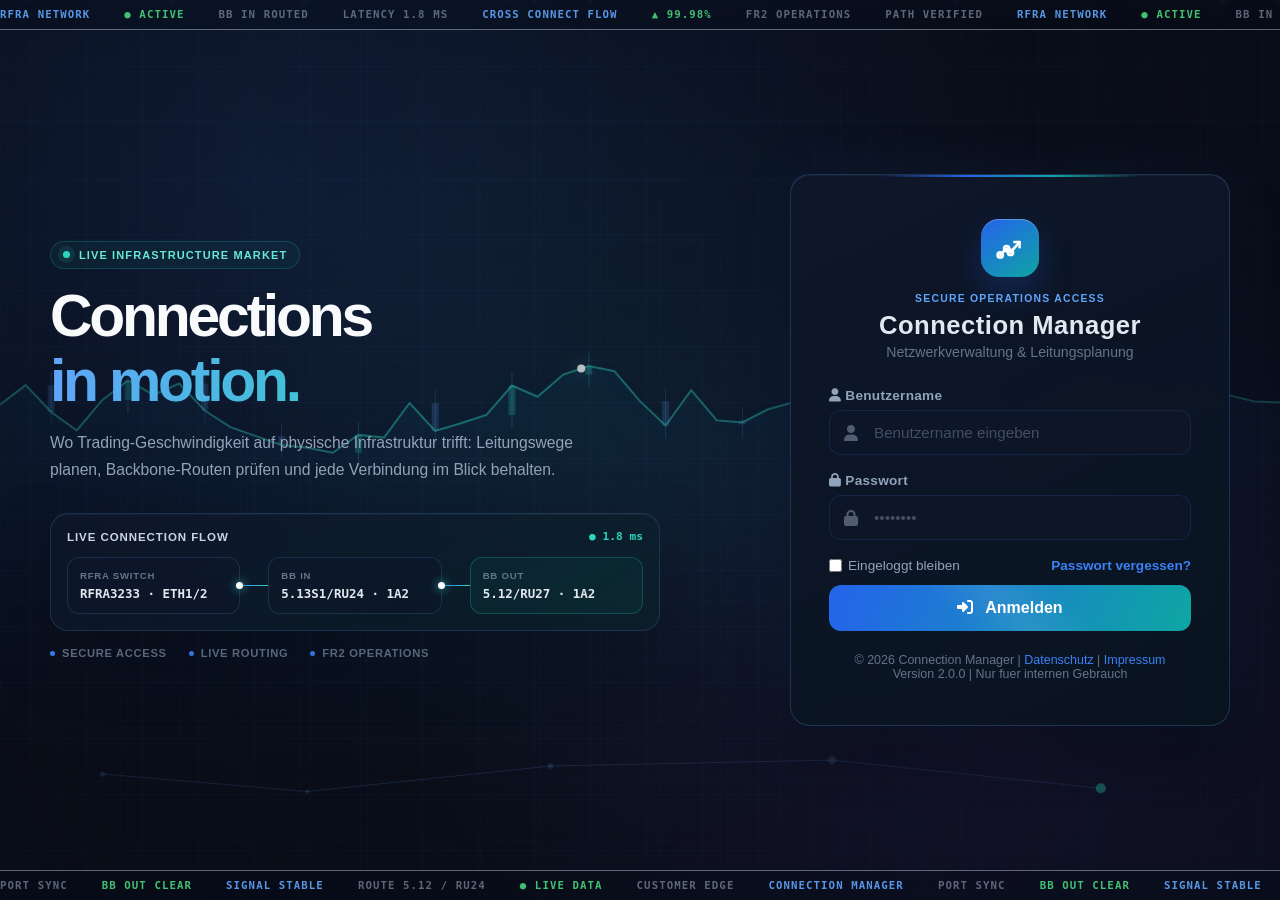
==== commit 6d264b00: "Revert "Merge pull request #10 from sherzai-equinix/update/rack-2026-10" This reverts commit 80fbb22" ====
--- a/frontend/admin.html
+++ b/frontend/admin.html
@@ -8,7 +8,6 @@
   <link href="https://cdn.jsdelivr.net/npm/bootstrap@5.3.2/dist/css/bootstrap.min.css" rel="stylesheet" />
   <link rel="stylesheet" href="https://cdnjs.cloudflare.com/ajax/libs/font-awesome/6.4.0/css/all.min.css" />
   <link rel="stylesheet" href="styles.css" />
-  <link rel="stylesheet" href="theme.css" />
   <style>
     /* ── Admin-specific styles ── */
     .main-content { overflow-y:auto !important; padding-top:18px !important; }
@@ -437,6 +436,5 @@
   <script src="nav-auth.js"></script>
   <script src="collaboration.js"></script>
   <script src="admin.js"></script>
-<script src="theme.js"></script>
 </body>
 </html>
